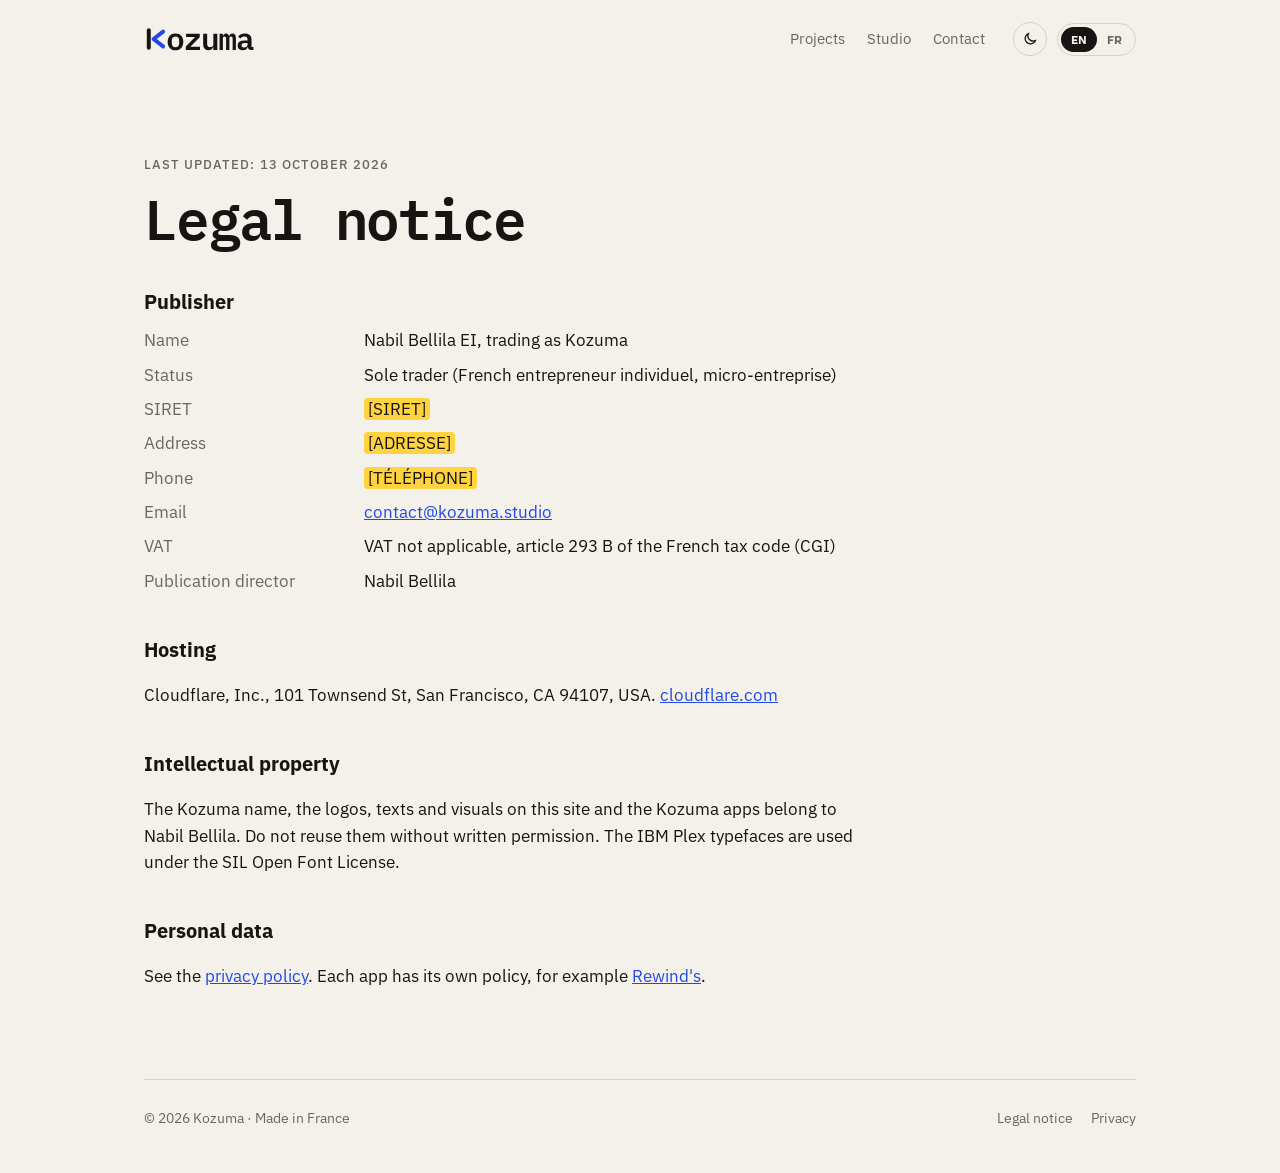
==== legal/index.html @ b7e670bd "Add the Kozuma logo, a theme toggle and legal pages" ====
<!doctype html>
<html lang="en">
<head>
<meta charset="utf-8">
<meta name="viewport" content="width=device-width, initial-scale=1">
<title>Legal notice · Kozuma</title>
<meta name="description" content="Kozuma is an independent development studio from France: apps, websites, tools and video games, made with heart.">
<meta name="theme-color" content="#f4f1ea" media="(prefers-color-scheme: light)">
<meta name="theme-color" content="#141311" media="(prefers-color-scheme: dark)">
<script>
  // Apply the saved theme before the page paints, so there is no flash.
  try { const t = localStorage.getItem('theme'); if (t === 'light' || t === 'dark') document.documentElement.dataset.theme = t; } catch {}
</script>
<link rel="icon" href="../favicon.svg" type="image/svg+xml">
<link rel="icon" href="../favicon.png" type="image/png">
<link rel="apple-touch-icon" href="../img/kozuma-icon-192.png">
<meta property="og:type" content="website">
<meta property="og:title" content="Kozuma">
<meta property="og:description" content="Independent development studio from France: apps, websites, tools and video games, made with heart.">
<meta property="og:image" content="https://kozuma.studio/img/og.png">
<meta property="og:image:width" content="1200">
<meta property="og:image:height" content="630">
<meta name="twitter:card" content="summary_large_image">
<link rel="preload" href="../fonts/ibm-plex-mono-600-latin.woff2" as="font" type="font/woff2" crossorigin>
<link rel="stylesheet" href="../fonts/fonts.css">
<style>
  :root {
    --display: "IBM Plex Mono", ui-monospace, monospace; --display-weight: 600; --display-track: -.04em; --body: "IBM Plex Sans", system-ui, sans-serif;
    --bg: #f4f1ea; --ink: #161513; --muted: #6b675e; --line: rgba(22,21,19,.14); --card: #ebe6db; --accent: #2348e8;
  }
  /* Theme: follows the device unless the visitor picked one (data-theme on <html>). */
  @media (prefers-color-scheme: dark) {
    :root:not([data-theme="light"]) { --bg: #141311; --ink: #f1ede4; --muted: #9c978b; --line: rgba(241,237,228,.14); --card: #1f1d1a; --accent: #7d95ff; }
  }
  :root[data-theme="dark"] { --bg: #141311; --ink: #f1ede4; --muted: #9c978b; --line: rgba(241,237,228,.14); --card: #1f1d1a; --accent: #7d95ff; }
  * { box-sizing: border-box; }
  html { -webkit-text-size-adjust: 100%; }
  body { margin: 0; background: var(--bg); color: var(--ink); font: 17px/1.55 var(--body); }
  a { color: inherit; }
  ::selection { background: var(--accent); color: var(--bg); }
  .wrap { max-width: 1040px; margin: 0 auto; padding: 0 24px; }
  .display { font-family: var(--display); font-weight: var(--display-weight); letter-spacing: var(--display-track); line-height: 1.02; }
  .label { font-size: 13px; font-weight: 500; letter-spacing: .08em; text-transform: uppercase; color: var(--muted); }

  /* Language: both texts live in the page, the html lang attribute picks one. */
  html[lang="en"] [lang="fr"], html[lang="fr"] [lang="en"] { display: none !important; }

  header { display: flex; align-items: center; gap: 28px; padding: 22px 0; }
  .brand { display: flex; align-items: center; gap: 10px; font-size: 22px; text-decoration: none; }
  .brand svg { height: 28px; width: auto; flex: none; display: block; }
  nav { display: flex; gap: 22px; margin-left: auto; font-size: 15px; }
  nav a { text-decoration: none; color: var(--muted); }
  nav a:hover { color: var(--ink); }
  .theme { display: grid; place-items: center; width: 34px; height: 34px; border: 1px solid var(--line); border-radius: 999px; background: none; color: var(--ink); cursor: pointer; padding: 0; }
  .theme svg { width: 16px; height: 16px; fill: none; stroke: currentColor; stroke-width: 2; stroke-linecap: round; }
  .theme .sun { display: none; }
  @media (prefers-color-scheme: dark) { :root:not([data-theme="light"]) .theme .sun { display: block; } :root:not([data-theme="light"]) .theme .moon { display: none; } }
  :root[data-theme="dark"] .theme .sun { display: block; } :root[data-theme="dark"] .theme .moon { display: none; }
  .theme + .switch { margin-left: -18px; }
  .switch { display: flex; border: 1px solid var(--line); border-radius: 999px; padding: 3px; }
  .switch button { border: 0; background: none; color: var(--muted); font: 700 12px var(--body); padding: 5px 10px; border-radius: 999px; cursor: pointer; }
  .switch button[aria-pressed="true"] { background: var(--ink); color: var(--bg); }

  .hero { padding: 96px 0 88px; }
  h1 { font-size: clamp(44px, 7.6vw, 88px); margin: 18px 0 28px; max-width: 13em; }
  h1 .soft { color: var(--muted); }
  .lead { font-size: 20px; max-width: 30em; margin: 0; }

  section { padding: 56px 0; border-top: 1px solid var(--line); }
  .head { display: flex; align-items: baseline; justify-content: space-between; gap: 20px; margin-bottom: 28px; }
  h2 { font-size: clamp(30px, 4.4vw, 44px); margin: 0; }

  /* Projects: one row per project, numbered like an index. */
  .projects { list-style: none; margin: 0; padding: 0; }
  .row { display: grid; grid-template-columns: 56px 76px 1fr auto; gap: 24px; align-items: center; padding: 22px 0; border-bottom: 1px solid var(--line); text-decoration: none; }
  .projects li:first-child .row { border-top: 1px solid var(--line); }
  .projects li:last-child .row { border-bottom: 0; }
  .num { font-size: 14px; color: var(--muted); font-variant-numeric: tabular-nums; }
  .row img, .row .blank { width: 76px; height: 76px; border-radius: 18px; }
  .row .blank { border: 1.5px dashed var(--line); }
  .row b { font-family: var(--display); font-weight: var(--display-weight); letter-spacing: var(--display-track); font-size: 28px; display: block; line-height: 1.1; }
  .row p { margin: 4px 0 0; color: var(--muted); }
  .row .meta { font-size: 14px; color: var(--muted); margin-top: 6px; }
  .status { font-size: 13px; font-weight: 700; padding: 6px 12px; border-radius: 999px; white-space: nowrap; border: 1px solid var(--line); }
  .status.live { background: var(--accent); border-color: var(--accent); color: var(--bg); }
  a.row:hover b { text-decoration: underline; text-decoration-thickness: 2px; text-underline-offset: 4px; }
  .row.next b { color: var(--muted); }

  .values { display: grid; grid-template-columns: repeat(3, 1fr); gap: 16px; }
  .value { background: var(--card); border-radius: 20px; padding: 24px; }
  .value h3 { font-size: 19px; margin: 0 0 8px; }
  .value .ico { width: 28px; height: 28px; margin-bottom: 18px; fill: none; stroke: var(--accent); stroke-width: 1.8; stroke-linecap: round; stroke-linejoin: round; }
  .value p { margin: 0; color: var(--muted); font-size: 16px; }
  .about { font-size: 20px; max-width: 34em; margin: 0 0 32px; }

  .mail { font-size: clamp(20px, 5.4vw, 60px); text-decoration: none; display: inline-block; border-bottom: 3px solid var(--accent); padding-bottom: 4px; overflow-wrap: anywhere; }
  .mail:hover { color: var(--accent); }
  .contact p { color: var(--muted); margin: 0 0 22px; }

  footer { padding: 28px 0 44px; color: var(--muted); font-size: 14px; display: flex; gap: 20px; flex-wrap: wrap; justify-content: space-between; border-top: 1px solid var(--line); }
  footer .legal { display: flex; gap: 18px; }
  footer a { text-decoration: none; } footer a:hover { color: var(--ink); }

  @media (max-width: 760px) {
    nav { display: none; }
    .theme { margin-left: auto; }
    .hero { padding: 48px 0 56px; }
    .values { grid-template-columns: 1fr; }
    .row { grid-template-columns: 56px 1fr auto; gap: 16px; }
    .row .num { display: none; }
    .row img, .row .blank { width: 56px; height: 56px; border-radius: 14px; }
    .row b { font-size: 22px; }
    .status { grid-column: 2 / -1; justify-self: start; }
  }

  .doc { max-width: 720px; padding: 64px 0 72px; }
  .doc h1 { font-size: clamp(36px, 6vw, 56px); margin: 14px 0 28px; }
  .doc h2 { font-size: 20px; margin: 40px 0 10px; }
  .doc .intro { font-size: 19px; }
  .doc a { color: var(--accent); }
  .doc ul { padding-left: 20px; } .doc li { margin-bottom: 10px; }
  dl { display: grid; grid-template-columns: 200px 1fr; gap: 8px 20px; margin: 0; }
  dt { color: var(--muted); } dd { margin: 0; }
  mark { background: #ffd23f; color: #161513; padding: 0 4px; border-radius: 4px; }
  @media (max-width: 560px) { dl { grid-template-columns: 1fr; gap: 2px; } dd { margin-bottom: 10px; } }
</style>
</head>
<body>
<div class="wrap">
  <header>
    <a class="brand" href="../" aria-label="Kozuma">
      <svg viewBox="-40 -800 3592 900" aria-hidden="true"><g fill="none" stroke-width="128" stroke-linecap="round" stroke-linejoin="round"><path d="M114.0 -632.0 L114.0 -66.0" stroke="var(--ink)"/><path d="M573.6 -586.9 L267.4 -349.0 L573.6 -111.1" stroke="var(--accent)"/></g><path fill="var(--ink)" d="M972 12Q913 12 866.5 -7.0Q820 -26 787.5 -61.0Q755 -96 737.5 -146.0Q720 -196 720 -258Q720 -320 737.5 -370.0Q755 -420 787.5 -455.0Q820 -490 866.5 -509.0Q913 -528 972 -528Q1030 -528 1077.0 -509.0Q1124 -490 1156.5 -455.0Q1189 -420 1206.5 -370.0Q1224 -320 1224 -258Q1224 -196 1206.5 -146.0Q1189 -96 1156.5 -61.0Q1124 -26 1077.0 -7.0Q1030 12 972 12ZM972 -86Q1027 -86 1059.0 -119.5Q1091 -153 1091 -218V-298Q1091 -363 1059.0 -396.5Q1027 -430 972 -430Q917 -430 885.0 -396.5Q853 -363 853 -298V-218Q853 -153 885.0 -119.5Q917 -86 972 -86Z M1304 0V-109L1604 -415H1314V-516H1750V-407L1450 -101H1760V0Z M2189 -91H2184Q2167 -49 2131.5 -18.5Q2096 12 2033 12Q1957 12 1909.5 -38.5Q1862 -89 1862 -183V-516H1990V-201Q1990 -89 2087 -89Q2106 -89 2124.5 -94.0Q2143 -99 2157.5 -109.5Q2172 -120 2180.5 -135.0Q2189 -150 2189 -171V-516H2317V0H2189Z M2389 0V-516H2495V-445H2501Q2513 -479 2535.5 -503.5Q2558 -528 2599 -528Q2638 -528 2661.0 -505.5Q2684 -483 2691 -442H2696Q2709 -477 2734.5 -502.5Q2760 -528 2807 -528Q2864 -528 2889.0 -487.0Q2914 -446 2914 -366V0H2809V-351Q2809 -396 2796.5 -414.0Q2784 -432 2759 -432Q2736 -432 2720.5 -417.0Q2705 -402 2705 -371V0H2599V-351Q2599 -396 2587.0 -414.0Q2575 -432 2550 -432Q2526 -432 2510.5 -417.0Q2495 -402 2495 -371V0Z M3402 0Q3355 0 3329.5 -23.5Q3304 -47 3299 -89H3294Q3280 -41 3239.0 -14.5Q3198 12 3138 12Q3060 12 3014.0 -29.0Q2968 -70 2968 -143Q2968 -299 3197 -299H3288V-333Q3288 -382 3264.0 -407.0Q3240 -432 3186 -432Q3137 -432 3107.0 -413.0Q3077 -394 3056 -364L2983 -426Q3007 -469 3060.5 -498.5Q3114 -528 3199 -528Q3301 -528 3358.5 -480.5Q3416 -433 3416 -339V-96H3477V0ZM3181 -76Q3227 -76 3257.5 -97.5Q3288 -119 3288 -156V-225H3200Q3095 -225 3095 -159V-139Q3095 -108 3118.0 -92.0Q3141 -76 3181 -76Z"/></svg>
    </a>
    <nav>
      <a href="../#projects"><span lang="en">Projects</span><span lang="fr">Projets</span></a>
      <a href="../#studio">Studio</a>
      <a href="../#contact">Contact</a>
    </nav>
    <button type="button" class="theme" aria-label="Light or dark theme">
      <svg class="moon" viewBox="0 0 24 24" aria-hidden="true"><path d="M20 14.5A8 8 0 0 1 9.5 4a8 8 0 1 0 10.5 10.5Z"/></svg>
      <svg class="sun" viewBox="0 0 24 24" aria-hidden="true"><circle cx="12" cy="12" r="4"/><path d="M12 2v2M12 20v2M4.9 4.9l1.4 1.4M17.7 17.7l1.4 1.4M2 12h2M20 12h2M4.9 19.1l1.4-1.4M17.7 6.3l1.4-1.4"/></svg>
    </button>
    <div class="switch" role="group" aria-label="Language">
      <button type="button" data-lang="en">EN</button>
      <button type="button" data-lang="fr">FR</button>
    </div>
  </header>
  <main>
<div class="doc">
  <p class="label"><span lang="en">Last updated: 13 October 2026</span><span lang="fr">Mise à jour : 13 octobre 2026</span></p>
  <h1 class="display"><span lang="en">Legal notice</span><span lang="fr">Mentions légales</span></h1>

  <h2><span lang="en">Publisher</span><span lang="fr">Éditeur du site</span></h2>
  <dl>
    <dt><span lang="en">Name</span><span lang="fr">Nom</span></dt><dd>Nabil Bellila EI, <span lang="en">trading as</span><span lang="fr">nom commercial</span> Kozuma</dd>
    <dt><span lang="en">Status</span><span lang="fr">Statut</span></dt><dd><span lang="en">Sole trader (French entrepreneur individuel, micro-entreprise)</span><span lang="fr">Entrepreneur individuel (micro-entreprise)</span></dd>
    <dt>SIRET</dt><dd><mark>[SIRET]</mark></dd>
    <dt><span lang="en">Address</span><span lang="fr">Adresse</span></dt><dd><mark>[ADRESSE]</mark></dd>
    <dt><span lang="en">Phone</span><span lang="fr">Téléphone</span></dt><dd><mark>[TÉLÉPHONE]</mark></dd>
    <dt>Email</dt><dd><a href="mailto:contact@kozuma.studio">contact@kozuma.studio</a></dd>
    <dt><span lang="en">VAT</span><span lang="fr">TVA</span></dt><dd><span lang="en">VAT not applicable, article 293 B of the French tax code (CGI)</span><span lang="fr">TVA non applicable, article 293 B du CGI</span></dd>
    <dt><span lang="en">Publication director</span><span lang="fr">Directeur de la publication</span></dt><dd>Nabil Bellila</dd>
  </dl>

  <h2><span lang="en">Hosting</span><span lang="fr">Hébergement</span></h2>
  <p>Cloudflare, Inc., 101 Townsend St, San Francisco, CA 94107, <span lang="en">USA</span><span lang="fr">États-Unis</span>. <a href="https://www.cloudflare.com">cloudflare.com</a></p>

  <h2><span lang="en">Intellectual property</span><span lang="fr">Propriété intellectuelle</span></h2>
  <p><span lang="en">The Kozuma name, the logos, texts and visuals on this site and the Kozuma apps belong to Nabil Bellila. Do not reuse them without written permission. The IBM Plex typefaces are used under the SIL Open Font License.</span><span lang="fr">Le nom Kozuma, les logos, les textes et les visuels de ce site et des applications Kozuma appartiennent à Nabil Bellila. Toute réutilisation sans autorisation écrite est interdite. Les polices IBM Plex sont utilisées sous licence SIL Open Font License.</span></p>

  <h2><span lang="en">Personal data</span><span lang="fr">Données personnelles</span></h2>
  <p><span lang="en">See the <a href="../privacy/">privacy policy</a>. Each app has its own policy, for example <a href="https://rewind.kozuma.studio/privacy/">Rewind's</a>.</span><span lang="fr">Voir la <a href="../privacy/">politique de confidentialité</a>. Chaque application a la sienne, par exemple <a href="https://rewind.kozuma.studio/privacy/">celle de Rewind</a>.</span></p>
</div>
  </main>

  <footer>
    <span>© 2026 Kozuma · <span lang="en">Made in France</span><span lang="fr">Fait en France</span></span>
    <span class="legal"><a href="../legal/"><span lang="en">Legal notice</span><span lang="fr">Mentions légales</span></a><a href="../privacy/"><span lang="en">Privacy</span><span lang="fr">Confidentialité</span></a></span>
  </footer>
</div>

<script>
  // Theme: flips whatever is showing now and remembers the choice.
  const themeColor = { light: '#f4f1ea', dark: '#141311' };
  function showTheme() {
    const t = document.documentElement.dataset.theme || (matchMedia('(prefers-color-scheme: dark)').matches ? 'dark' : 'light');
    for (const m of document.querySelectorAll('meta[name="theme-color"]')) m.content = themeColor[t];
  }
  document.querySelector('.theme').addEventListener('click', () => {
    const dark = getComputedStyle(document.documentElement).getPropertyValue('--bg').trim() === '#141311';
    const next = dark ? 'light' : 'dark';
    document.documentElement.dataset.theme = next;
    try { localStorage.setItem('theme', next); } catch {}
    showTheme();
  });
  if (document.documentElement.dataset.theme) showTheme();

  // Language: the visitor's choice, else the browser's, else English.
  function setLang(lang) {
    document.documentElement.lang = lang;
    for (const b of document.querySelectorAll('.switch button')) b.setAttribute('aria-pressed', String(b.dataset.lang === lang));
  }
  let saved = null;
  try { saved = localStorage.getItem('lang'); } catch {}
  const browserLang = (navigator.language || '').toLowerCase().startsWith('fr') ? 'fr' : 'en';
  setLang(saved === 'fr' || saved === 'en' ? saved : browserLang);
  for (const b of document.querySelectorAll('.switch button')) {
    b.addEventListener('click', () => {
      setLang(b.dataset.lang);
      try { localStorage.setItem('lang', b.dataset.lang); } catch {}
    });
  }
</script>
</body>
</html>
---- fonts/fonts.css ----
/* IBM Plex, SIL Open Font License 1.1, self-hosted (latin + latin-ext). */
/* latin-ext */
@font-face {
  font-family: 'IBM Plex Mono';
  font-style: normal;
  font-weight: 600;
  font-display: swap;
  src: url(ibm-plex-mono-600-latin-ext.woff2) format('woff2');
  unicode-range: U+0100-02BA, U+02BD-02C5, U+02C7-02CC, U+02CE-02D7, U+02DD-02FF, U+0304, U+0308, U+0329, U+1D00-1DBF, U+1E00-1E9F, U+1EF2-1EFF, U+2020, U+20A0-20AB, U+20AD-20C4, U+2113, U+2C60-2C7F, U+A720-A7FF;
}
/* latin */
@font-face {
  font-family: 'IBM Plex Mono';
  font-style: normal;
  font-weight: 600;
  font-display: swap;
  src: url(ibm-plex-mono-600-latin.woff2) format('woff2');
  unicode-range: U+0000-00FF, U+0131, U+0152-0153, U+02BB-02BC, U+02C6, U+02DA, U+02DC, U+0304, U+0308, U+0329, U+2000-206F, U+20AC, U+2122, U+2191, U+2193, U+2212, U+2215, U+FEFF, U+FFFD;
}
/* latin-ext */
@font-face {
  font-family: 'IBM Plex Sans';
  font-style: normal;
  font-weight: 400;
  font-stretch: 100%;
  font-display: swap;
  src: url(ibm-plex-sans-400-latin-ext.woff2) format('woff2');
  unicode-range: U+0100-02BA, U+02BD-02C5, U+02C7-02CC, U+02CE-02D7, U+02DD-02FF, U+0304, U+0308, U+0329, U+1D00-1DBF, U+1E00-1E9F, U+1EF2-1EFF, U+2020, U+20A0-20AB, U+20AD-20C4, U+2113, U+2C60-2C7F, U+A720-A7FF;
}
/* latin */
@font-face {
  font-family: 'IBM Plex Sans';
  font-style: normal;
  font-weight: 400;
  font-stretch: 100%;
  font-display: swap;
  src: url(ibm-plex-sans-400-latin.woff2) format('woff2');
  unicode-range: U+0000-00FF, U+0131, U+0152-0153, U+02BB-02BC, U+02C6, U+02DA, U+02DC, U+0304, U+0308, U+0329, U+2000-206F, U+20AC, U+2122, U+2191, U+2193, U+2212, U+2215, U+FEFF, U+FFFD;
}
/* latin-ext */
@font-face {
  font-family: 'IBM Plex Sans';
  font-style: normal;
  font-weight: 500;
  font-stretch: 100%;
  font-display: swap;
  src: url(ibm-plex-sans-400-latin-ext.woff2) format('woff2');
  unicode-range: U+0100-02BA, U+02BD-02C5, U+02C7-02CC, U+02CE-02D7, U+02DD-02FF, U+0304, U+0308, U+0329, U+1D00-1DBF, U+1E00-1E9F, U+1EF2-1EFF, U+2020, U+20A0-20AB, U+20AD-20C4, U+2113, U+2C60-2C7F, U+A720-A7FF;
}
/* latin */
@font-face {
  font-family: 'IBM Plex Sans';
  font-style: normal;
  font-weight: 500;
  font-stretch: 100%;
  font-display: swap;
  src: url(ibm-plex-sans-400-latin.woff2) format('woff2');
  unicode-range: U+0000-00FF, U+0131, U+0152-0153, U+02BB-02BC, U+02C6, U+02DA, U+02DC, U+0304, U+0308, U+0329, U+2000-206F, U+20AC, U+2122, U+2191, U+2193, U+2212, U+2215, U+FEFF, U+FFFD;
}
/* latin-ext */
@font-face {
  font-family: 'IBM Plex Sans';
  font-style: normal;
  font-weight: 700;
  font-stretch: 100%;
  font-display: swap;
  src: url(ibm-plex-sans-400-latin-ext.woff2) format('woff2');
  unicode-range: U+0100-02BA, U+02BD-02C5, U+02C7-02CC, U+02CE-02D7, U+02DD-02FF, U+0304, U+0308, U+0329, U+1D00-1DBF, U+1E00-1E9F, U+1EF2-1EFF, U+2020, U+20A0-20AB, U+20AD-20C4, U+2113, U+2C60-2C7F, U+A720-A7FF;
}
/* latin */
@font-face {
  font-family: 'IBM Plex Sans';
  font-style: normal;
  font-weight: 700;
  font-stretch: 100%;
  font-display: swap;
  src: url(ibm-plex-sans-400-latin.woff2) format('woff2');
  unicode-range: U+0000-00FF, U+0131, U+0152-0153, U+02BB-02BC, U+02C6, U+02DA, U+02DC, U+0304, U+0308, U+0329, U+2000-206F, U+20AC, U+2122, U+2191, U+2193, U+2212, U+2215, U+FEFF, U+FFFD;
}
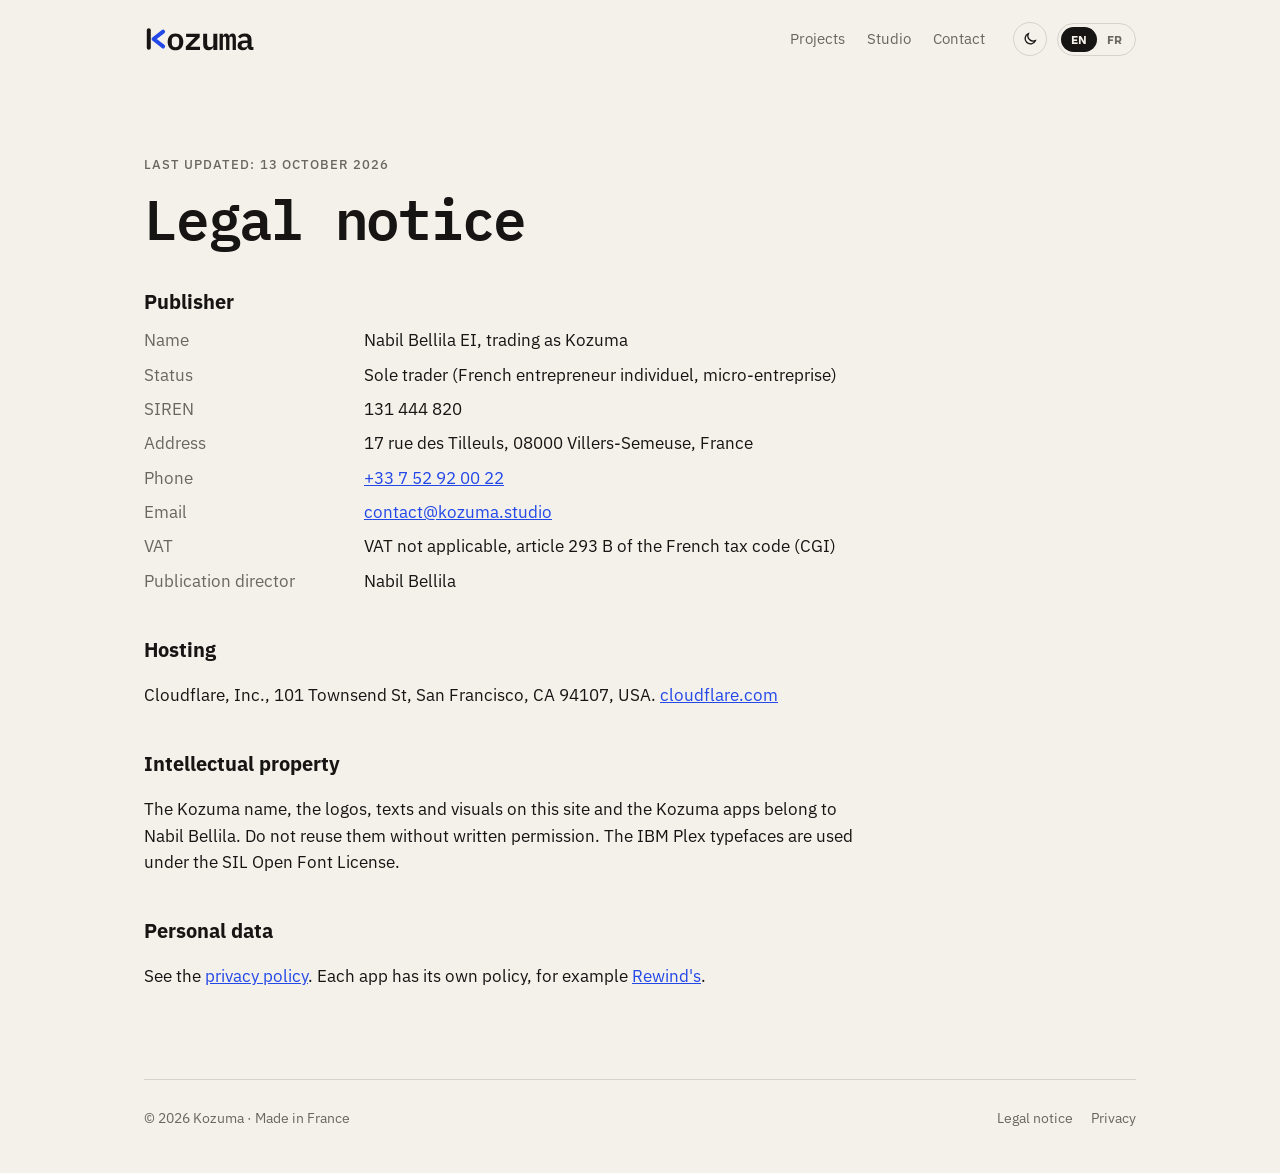
==== commit 3167af96: "Fill in the legal notice" ====
--- a/legal/index.html
+++ b/legal/index.html
@@ -85,6 +85,9 @@
   .status.live { background: var(--accent); border-color: var(--accent); color: var(--bg); }
   a.row:hover b { text-decoration: underline; text-decoration-thickness: 2px; text-underline-offset: 4px; }
   .row.next b { color: var(--muted); }
+  .lab { display: flex; flex-wrap: wrap; align-items: baseline; gap: 6px 16px; margin-top: 28px; padding: 16px 20px; border: 1px dashed var(--line); border-radius: 16px; text-decoration: none; color: var(--muted); font-size: 15px; }
+  .lab-go { margin-left: auto; color: var(--accent); font-weight: 500; white-space: nowrap; }
+  .lab:hover .lab-go { text-decoration: underline; text-underline-offset: 3px; }
 
   .values { display: grid; grid-template-columns: repeat(3, 1fr); gap: 16px; }
   .value { background: var(--card); border-radius: 20px; padding: 24px; }
@@ -154,9 +157,9 @@
   <dl>
     <dt><span lang="en">Name</span><span lang="fr">Nom</span></dt><dd>Nabil Bellila EI, <span lang="en">trading as</span><span lang="fr">nom commercial</span> Kozuma</dd>
     <dt><span lang="en">Status</span><span lang="fr">Statut</span></dt><dd><span lang="en">Sole trader (French entrepreneur individuel, micro-entreprise)</span><span lang="fr">Entrepreneur individuel (micro-entreprise)</span></dd>
-    <dt>SIRET</dt><dd><mark>[SIRET]</mark></dd>
-    <dt><span lang="en">Address</span><span lang="fr">Adresse</span></dt><dd><mark>[ADRESSE]</mark></dd>
-    <dt><span lang="en">Phone</span><span lang="fr">Téléphone</span></dt><dd><mark>[TÉLÉPHONE]</mark></dd>
+    <dt>SIREN</dt><dd>131 444 820</dd>
+    <dt><span lang="en">Address</span><span lang="fr">Adresse</span></dt><dd>17 rue des Tilleuls, 08000 Villers-Semeuse, France</dd>
+    <dt><span lang="en">Phone</span><span lang="fr">Téléphone</span></dt><dd><a href="tel:+33752920022">+33 7 52 92 00 22</a></dd>
     <dt>Email</dt><dd><a href="mailto:contact@kozuma.studio">contact@kozuma.studio</a></dd>
     <dt><span lang="en">VAT</span><span lang="fr">TVA</span></dt><dd><span lang="en">VAT not applicable, article 293 B of the French tax code (CGI)</span><span lang="fr">TVA non applicable, article 293 B du CGI</span></dd>
     <dt><span lang="en">Publication director</span><span lang="fr">Directeur de la publication</span></dt><dd>Nabil Bellila</dd>
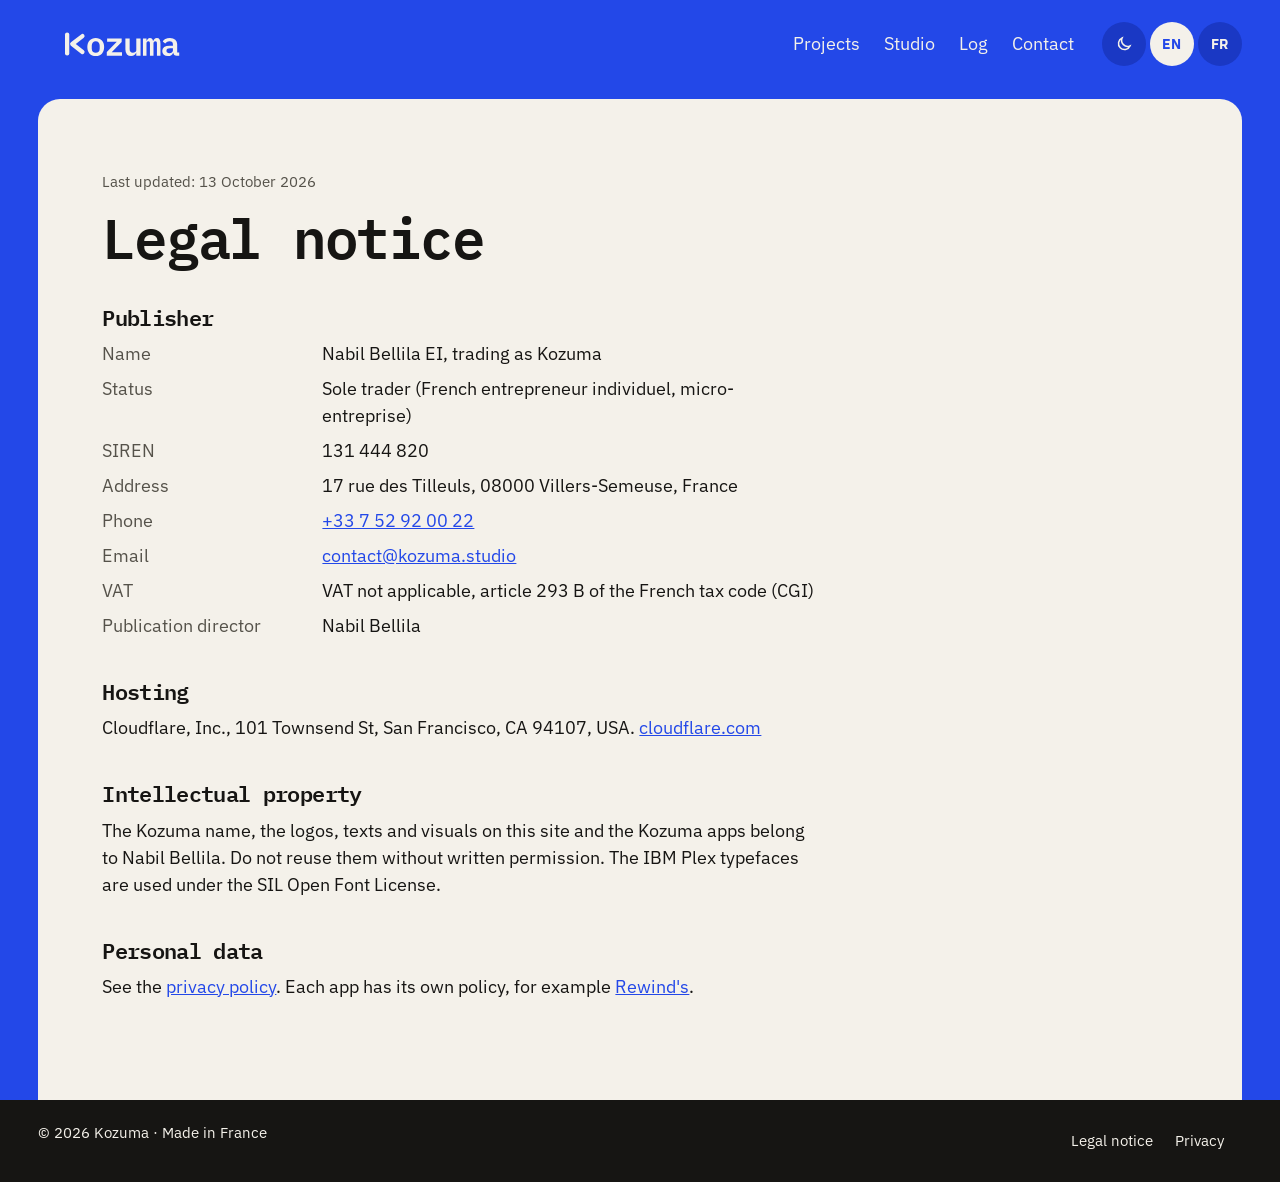
==== commit 790d9146: "Redesign the homepage" ====
--- a/legal/index.html
+++ b/legal/index.html
@@ -5,10 +5,11 @@
 <meta name="viewport" content="width=device-width, initial-scale=1">
 <title>Legal notice · Kozuma</title>
 <meta name="description" content="Kozuma is an independent development studio from France: apps, websites, tools and video games, made with heart.">
-<meta name="theme-color" content="#f4f1ea" media="(prefers-color-scheme: light)">
+<meta name="theme-color" content="#2348e8" media="(prefers-color-scheme: light)">
 <meta name="theme-color" content="#141311" media="(prefers-color-scheme: dark)">
 <script>
   // Apply the saved theme before the page paints, so there is no flash.
+  document.documentElement.classList.add('js');
   try { const t = localStorage.getItem('theme'); if (t === 'light' || t === 'dark') document.documentElement.dataset.theme = t; } catch {}
 </script>
 <link rel="icon" href="../favicon.svg" type="image/svg+xml">
@@ -17,6 +18,7 @@
 <meta property="og:type" content="website">
 <meta property="og:title" content="Kozuma">
 <meta property="og:description" content="Independent development studio from France: apps, websites, tools and video games, made with heart.">
+<meta property="og:url" content="https://kozuma.studio/">
 <meta property="og:image" content="https://kozuma.studio/img/og.png">
 <meta property="og:image:width" content="1200">
 <meta property="og:image:height" content="630">
@@ -25,130 +27,199 @@
 <link rel="stylesheet" href="../fonts/fonts.css">
 <style>
   :root {
-    --display: "IBM Plex Mono", ui-monospace, monospace; --display-weight: 600; --display-track: -.04em; --body: "IBM Plex Sans", system-ui, sans-serif;
-    --bg: #f4f1ea; --ink: #161513; --muted: #6b675e; --line: rgba(22,21,19,.14); --card: #ebe6db; --accent: #2348e8;
-  }
-  /* Theme: follows the device unless the visitor picked one (data-theme on <html>). */
+    --display: "IBM Plex Mono", ui-monospace, monospace;
+    --body: "IBM Plex Sans", system-ui, sans-serif;
+    --ground: #2348e8; --on: #f4f1ea; --soft: #d6ddff; --chip: #1a38c4; --sheet: #f4f1ea; --on-sheet: #161513; --soft-sheet: #55524a; --close: #161513; --on-close: #f4f1ea; --hot: #7d95ff;
+    --logo-bar: var(--on); --logo-chevron: var(--on); --logo-ink: var(--on);
+    --spine: clamp(18px, 5vw, 76px); --col: clamp(46px, 11vw, 176px); --edge: clamp(18px, 3vw, 44px);
+    --ease-out: cubic-bezier(.23, 1, .32, 1);
+    color-scheme: dark;
+  }
+  /* Dark keeps the same page, on Nuit: the cobalt moves from the ground to the chevron. */
   @media (prefers-color-scheme: dark) {
-    :root:not([data-theme="light"]) { --bg: #141311; --ink: #f1ede4; --muted: #9c978b; --line: rgba(241,237,228,.14); --card: #1f1d1a; --accent: #7d95ff; }
-  }
-  :root[data-theme="dark"] { --bg: #141311; --ink: #f1ede4; --muted: #9c978b; --line: rgba(241,237,228,.14); --card: #1f1d1a; --accent: #7d95ff; }
+    :root:not([data-theme="light"]) { --ground: #141311; --soft: #c4bfb3; --chip: #24221e; --sheet: #211f1b; --on-sheet: #f1ede4; --soft-sheet: #c4bfb3; --close: #2348e8; --logo-chevron: #7d95ff; }
+  }
+  :root[data-theme="dark"] { --ground: #141311; --soft: #c4bfb3; --chip: #24221e; --sheet: #211f1b; --on-sheet: #f1ede4; --soft-sheet: #c4bfb3; --close: #2348e8; --logo-chevron: #7d95ff; }
+
   * { box-sizing: border-box; }
-  html { -webkit-text-size-adjust: 100%; }
-  body { margin: 0; background: var(--bg); color: var(--ink); font: 17px/1.55 var(--body); }
+  html { -webkit-text-size-adjust: 100%; scroll-behavior: smooth; }
+  body { margin: 0; background: var(--ground); color: var(--on); font: 400 18px/1.5 var(--body); overflow-x: clip; transition: background 320ms var(--ease-out); }
   a { color: inherit; }
-  ::selection { background: var(--accent); color: var(--bg); }
-  .wrap { max-width: 1040px; margin: 0 auto; padding: 0 24px; }
-  .display { font-family: var(--display); font-weight: var(--display-weight); letter-spacing: var(--display-track); line-height: 1.02; }
-  .label { font-size: 13px; font-weight: 500; letter-spacing: .08em; text-transform: uppercase; color: var(--muted); }
-
-  /* Language: both texts live in the page, the html lang attribute picks one. */
+  img, svg { display: block; }
+  h1, h2, h3, p { margin: 0; }
+  ::selection { background: var(--on); color: var(--ground); }
+  :focus-visible { outline: 3px solid currentColor; outline-offset: 3px; border-radius: 4px; }
+  ::-webkit-scrollbar { width: 10px; height: 10px; }
+  ::-webkit-scrollbar-thumb { background: var(--soft); border-radius: 99px; border: 2px solid var(--ground); }
+  ::-webkit-scrollbar-track { background: var(--ground); }
   html[lang="en"] [lang="fr"], html[lang="fr"] [lang="en"] { display: none !important; }
-
-  header { display: flex; align-items: center; gap: 28px; padding: 22px 0; }
-  .brand { display: flex; align-items: center; gap: 10px; font-size: 22px; text-decoration: none; }
-  .brand svg { height: 28px; width: auto; flex: none; display: block; }
-  nav { display: flex; gap: 22px; margin-left: auto; font-size: 15px; }
-  nav a { text-decoration: none; color: var(--muted); }
-  nav a:hover { color: var(--ink); }
-  .theme { display: grid; place-items: center; width: 34px; height: 34px; border: 1px solid var(--line); border-radius: 999px; background: none; color: var(--ink); cursor: pointer; padding: 0; }
-  .theme svg { width: 16px; height: 16px; fill: none; stroke: currentColor; stroke-width: 2; stroke-linecap: round; }
-  .theme .sun { display: none; }
-  @media (prefers-color-scheme: dark) { :root:not([data-theme="light"]) .theme .sun { display: block; } :root:not([data-theme="light"]) .theme .moon { display: none; } }
-  :root[data-theme="dark"] .theme .sun { display: block; } :root[data-theme="dark"] .theme .moon { display: none; }
-  .theme + .switch { margin-left: -18px; }
-  .switch { display: flex; border: 1px solid var(--line); border-radius: 999px; padding: 3px; }
-  .switch button { border: 0; background: none; color: var(--muted); font: 700 12px var(--body); padding: 5px 10px; border-radius: 999px; cursor: pointer; }
-  .switch button[aria-pressed="true"] { background: var(--ink); color: var(--bg); }
-
-  .hero { padding: 96px 0 88px; }
-  h1 { font-size: clamp(44px, 7.6vw, 88px); margin: 18px 0 28px; max-width: 13em; }
-  h1 .soft { color: var(--muted); }
-  .lead { font-size: 20px; max-width: 30em; margin: 0; }
-
-  section { padding: 56px 0; border-top: 1px solid var(--line); }
-  .head { display: flex; align-items: baseline; justify-content: space-between; gap: 20px; margin-bottom: 28px; }
-  h2 { font-size: clamp(30px, 4.4vw, 44px); margin: 0; }
-
-  /* Projects: one row per project, numbered like an index. */
-  .projects { list-style: none; margin: 0; padding: 0; }
-  .row { display: grid; grid-template-columns: 56px 76px 1fr auto; gap: 24px; align-items: center; padding: 22px 0; border-bottom: 1px solid var(--line); text-decoration: none; }
-  .projects li:first-child .row { border-top: 1px solid var(--line); }
-  .projects li:last-child .row { border-bottom: 0; }
-  .num { font-size: 14px; color: var(--muted); font-variant-numeric: tabular-nums; }
-  .row img, .row .blank { width: 76px; height: 76px; border-radius: 18px; }
-  .row .blank { border: 1.5px dashed var(--line); }
-  .row b { font-family: var(--display); font-weight: var(--display-weight); letter-spacing: var(--display-track); font-size: 28px; display: block; line-height: 1.1; }
-  .row p { margin: 4px 0 0; color: var(--muted); }
-  .row .meta { font-size: 14px; color: var(--muted); margin-top: 6px; }
-  .status { font-size: 13px; font-weight: 700; padding: 6px 12px; border-radius: 999px; white-space: nowrap; border: 1px solid var(--line); }
-  .status.live { background: var(--accent); border-color: var(--accent); color: var(--bg); }
-  a.row:hover b { text-decoration: underline; text-decoration-thickness: 2px; text-underline-offset: 4px; }
-  .row.next b { color: var(--muted); }
-  .lab { display: flex; flex-wrap: wrap; align-items: baseline; gap: 6px 16px; margin-top: 28px; padding: 16px 20px; border: 1px dashed var(--line); border-radius: 16px; text-decoration: none; color: var(--muted); font-size: 15px; }
-  .lab-go { margin-left: auto; color: var(--accent); font-weight: 500; white-space: nowrap; }
-  .lab:hover .lab-go { text-decoration: underline; text-underline-offset: 3px; }
-
-  .values { display: grid; grid-template-columns: repeat(3, 1fr); gap: 16px; }
-  .value { background: var(--card); border-radius: 20px; padding: 24px; }
-  .value h3 { font-size: 19px; margin: 0 0 8px; }
-  .value .ico { width: 28px; height: 28px; margin-bottom: 18px; fill: none; stroke: var(--accent); stroke-width: 1.8; stroke-linecap: round; stroke-linejoin: round; }
-  .value p { margin: 0; color: var(--muted); font-size: 16px; }
-  .about { font-size: 20px; max-width: 34em; margin: 0 0 32px; }
-
-  .mail { font-size: clamp(20px, 5.4vw, 60px); text-decoration: none; display: inline-block; border-bottom: 3px solid var(--accent); padding-bottom: 4px; overflow-wrap: anywhere; }
-  .mail:hover { color: var(--accent); }
-  .contact p { color: var(--muted); margin: 0 0 22px; }
-
-  footer { padding: 28px 0 44px; color: var(--muted); font-size: 14px; display: flex; gap: 20px; flex-wrap: wrap; justify-content: space-between; border-top: 1px solid var(--line); }
-  footer .legal { display: flex; gap: 18px; }
-  footer a { text-decoration: none; } footer a:hover { color: var(--ink); }
-
-  @media (max-width: 760px) {
-    nav { display: none; }
-    .theme { margin-left: auto; }
-    .hero { padding: 48px 0 56px; }
-    .values { grid-template-columns: 1fr; }
-    .row { grid-template-columns: 56px 1fr auto; gap: 16px; }
-    .row .num { display: none; }
-    .row img, .row .blank { width: 56px; height: 56px; border-radius: 14px; }
-    .row b { font-size: 22px; }
-    .status { grid-column: 2 / -1; justify-self: start; }
-  }
-
-  .doc { max-width: 720px; padding: 64px 0 72px; }
+  .display { font-family: var(--display); font-weight: 600; letter-spacing: -.04em; line-height: 1.02; text-wrap: balance; }
+
+  header { display: flex; align-items: center; gap: 28px; padding: 20px var(--edge) 20px var(--spine); }
+  .brand { display: block; text-decoration: none; }
+  .brand svg { height: 30px; width: auto; margin-left: -2px; }
+  nav { display: flex; gap: 24px; margin-left: auto; }
+  nav a { text-decoration: none; padding: 10px 0; }
+  nav a:hover { text-decoration: underline; text-underline-offset: 5px; text-decoration-thickness: 2px; }
+  .ctl { display: flex; gap: 4px; }
+  .ctl button { min-width: 44px; height: 44px; border: 0; border-radius: 99px; background: var(--chip); color: var(--on); font: 600 14px var(--body); cursor: pointer; display: grid; place-items: center; padding: 0 8px; transition: transform 160ms var(--ease-out); }
+  .ctl button:active { transform: scale(.94); }
+  .ctl button[aria-pressed="true"] { background: var(--on); color: var(--ground); }
+  .ctl svg { width: 18px; height: 18px; fill: none; stroke: currentColor; stroke-width: 2; stroke-linecap: round; }
+  .sun { display: none; }
+  :root[data-theme="dark"] .sun { display: block; } :root[data-theme="dark"] .moon { display: none; }
+  @media (prefers-color-scheme: dark) { :root:not([data-theme="light"]) .sun { display: block; } :root:not([data-theme="light"]) .moon { display: none; } }
+
+  .hero { padding: clamp(32px, 7vh, 96px) var(--edge) clamp(48px, 9vh, 104px) var(--spine); }
+  h1 { font-size: clamp(42px, 6.65vw, 96px); max-width: 15em; }
+  h1 .soft { display: block; color: var(--soft); }
+  .lead { margin-top: 32px; font-size: clamp(19px, 1.6vw, 23px); line-height: 1.4; max-width: 33em; }
+
+  /* The logo's bar runs down the whole log; the chevron is the reader's place in it. */
+  .log { position: relative; padding-left: var(--col); }
+  .bar { position: absolute; left: var(--spine); top: 0; bottom: 0; width: clamp(5px, .62vw, 9px); margin-left: 0; background: var(--on); border-radius: 99px; }
+  .chev { position: absolute; left: calc(var(--spine) + clamp(9px, 1.1vw, 16px)); top: 0; width: clamp(20px, 3.2vw, 46px); height: clamp(30px, 4.6vw, 66px); will-change: transform; color: var(--logo-chevron); z-index: 2; }
+  .chev path { fill: none; stroke: currentColor; stroke-width: 16; stroke-linecap: round; stroke-linejoin: round; }
+
+  .entry { padding: 0 var(--edge) clamp(72px, 12vh, 140px) 0; scroll-margin-top: 28px; }
+  .when { display: block; font-size: 16px; margin-bottom: 14px; color: var(--soft); font-variant-numeric: tabular-nums; }
+  h2.part { font-size: clamp(34px, 3.8vw, 56px); margin-bottom: clamp(40px, 7vh, 72px); }
+  .name { font-size: clamp(56px, 8.4vw, 96px); }
+  .entry p.say { margin-top: 18px; font-size: clamp(19px, 1.6vw, 23px); line-height: 1.38; max-width: 31em; }
+  .meta { margin-top: 12px; color: var(--soft); font-size: 16px; }
+  .do { display: flex; flex-wrap: wrap; align-items: center; gap: 14px; margin-top: 24px; }
+  .go { display: inline-flex; align-items: center; gap: 10px; min-height: 48px; padding: 0 22px; border-radius: 99px; background: var(--on); color: var(--ground); font-weight: 600; text-decoration: none; transition: transform 180ms var(--ease-out), background 180ms var(--ease-out); }
+  .go:active { transform: scale(.97); }
+  .go svg { width: 18px; height: 18px; fill: none; stroke: currentColor; stroke-width: 2.4; stroke-linecap: round; stroke-linejoin: round; transition: transform 260ms var(--ease-out); }
+  @media (hover: hover) { .go:hover svg { transform: translateX(4px); } }
+  .status { display: inline-block; font-size: 15px; font-weight: 600; padding: 8px 14px; border-radius: 99px; background: var(--chip); }
+
+  /* Rewind's real cards, dragged with the hand or the thumb. */
+  .row { display: flex; gap: 12px; margin: clamp(28px, 5vh, 48px) calc(var(--edge) * -1) 0 0; padding: 0 var(--edge) 12px 0; overflow-x: auto; scroll-snap-type: x proximity; cursor: grab; scrollbar-width: none; overscroll-behavior-x: contain; }
+  .row::-webkit-scrollbar { display: none; }
+  .row.drag { cursor: grabbing; scroll-snap-type: none; }
+  .row figure { margin: 0; flex: 0 0 clamp(210px, 21vw, 300px); scroll-snap-align: start; transition: transform 320ms var(--ease-out); }
+  .row.drag figure { transform: scale(.985); }
+  .row img { width: 100%; height: auto; aspect-ratio: 9 / 16; object-fit: cover; object-position: top; border-radius: 14px; background: #161513; pointer-events: none; user-select: none; }
+
+  /* TierLore wears its own colours inside the log. */
+  .tl { background: #0f0e17; color: #f3f0fa; border-radius: 18px; padding: clamp(20px, 3vw, 44px); margin-top: 0; display: grid; grid-template-columns: minmax(0, 1.25fr) minmax(0, 1fr); gap: clamp(24px, 4vw, 64px); align-items: end; }
+  .tl .when { color: #d5d0e6; }
+  .tl .name { font-size: clamp(50px, 6.6vw, 96px); }
+  .tl .say { color: #e5e1f2; }
+  .tl .go { background: #ff4d94; color: #0f0e17; }
+  .tl .status { background: #25233a; }
+  .bars { display: grid; gap: 8px; }
+  .bars div { display: flex; justify-content: space-between; align-items: center; padding: 13px 16px; border-radius: 8px; font-weight: 600; font-size: 16px; background: #25233a; font-variant-numeric: tabular-nums; }
+  .bars div:nth-child(1) { width: 100%; background: #ff4d94; color: #0f0e17; }
+  .bars div:nth-child(2) { width: 88%; background: #f3f0fa; color: #0f0e17; }
+  .bars div:nth-child(3) { width: 76%; }
+  .bars div:nth-child(4) { width: 64%; }
+  .bars small { font-size: 14px; font-weight: 400; display: block; margin-bottom: 4px; color: #d5d0e6; }
+
+  .next .name { font-size: clamp(38px, 5.4vw, 80px); }
+  .caret { display: inline-block; width: .55em; height: .92em; margin-left: .12em; background: currentColor; vertical-align: -.08em; animation: blink 1.1s steps(1) infinite; }
+  @keyframes blink { 50% { opacity: 0; } }
+  .lab { display: block; text-decoration: none; }
+  .lab .name { font-size: clamp(30px, 3.8vw, 56px); }
+  .lab:hover .name { text-decoration: underline; text-decoration-thickness: 3px; text-underline-offset: 7px; }
+
+  /* The house rules: a sheet of crème laid across the log, stopping at the bar. */
+  .sheet { background: var(--sheet); color: var(--on-sheet); border-radius: 22px 0 0 22px; padding: clamp(36px, 6vw, 88px) var(--edge) clamp(36px, 6vw, 88px) clamp(22px, 4vw, 64px); margin-bottom: clamp(72px, 12vh, 140px); transition: background 320ms var(--ease-out); }
+  .sheet h2 { font-size: clamp(50px, 7vw, 96px); }
+  .sheet .one { margin-top: 22px; max-width: 26em; font-size: clamp(22px, 2.3vw, 34px); line-height: 1.3; }
+  .rules { display: grid; grid-template-columns: 1.3fr 1fr 1fr; gap: clamp(26px, 3.4vw, 56px); margin-top: clamp(40px, 6vw, 80px); }
+  .rules h3 { font: 600 clamp(24px, 2.2vw, 32px)/1.08 var(--display); letter-spacing: -.04em; margin-bottom: 12px; color: #2348e8; }
+  :root[data-theme="dark"] .rules h3 { color: #7d95ff; }
+  @media (prefers-color-scheme: dark) { :root:not([data-theme="light"]) .rules h3 { color: #7d95ff; } }
+  .rules p { font-size: 17px; line-height: 1.45; }
+  .rules > div:first-child p { font-size: clamp(18px, 1.5vw, 21px); }
+
+  /* The written log, in its own column of dates. */
+  .dated { list-style: none; margin: 0; padding: 0; display: grid; gap: 0; max-width: 60em; }
+  .dated li { display: grid; grid-template-columns: 8.2em 1fr; gap: 20px; padding: 13px 0; font-size: clamp(18px, 1.5vw, 21px); line-height: 1.32; }
+  .dated time { color: var(--soft); font-variant-numeric: tabular-nums; }
+  .note { margin-top: 22px; color: var(--soft); font-size: 15px; max-width: 44em; }
+
+  .close { background: var(--close); color: var(--on-close); padding: clamp(56px, 11vh, 128px) var(--edge) 30px var(--spine); position: relative; transition: background 320ms var(--ease-out); }
+  .close h2 { font-size: clamp(34px, 3.8vw, 56px); }
+  .close p { margin-top: 12px; font-size: clamp(19px, 1.6vw, 23px); }
+  .mail { display: inline-block; font: 600 clamp(26px, 7.1vw, 104px)/1 var(--display); letter-spacing: -.05em; text-decoration: none; margin: clamp(32px, 7vh, 72px) 0 clamp(52px, 11vh, 120px); white-space: nowrap; position: relative; }
+  .mail::after { content: ""; position: absolute; left: 0; right: 0; bottom: -.14em; height: .07em; border-radius: 99px; background: var(--hot); transform-origin: left; transition: transform 460ms var(--ease-out); }
+  @media (hover: hover) { .mail:hover::after { transform: scaleX(.12); } }
+  .mail:active { transform: translateY(1px); }
+  footer { display: flex; flex-wrap: wrap; gap: 8px 24px; justify-content: space-between; font-size: 15px; }
+  footer a { text-decoration: none; padding: 8px 0; display: inline-block; margin-right: 18px; }
+  footer a:hover { text-decoration: underline; text-underline-offset: 3px; }
+
+  @media (prefers-reduced-motion: no-preference) {
+    .js .say-in { opacity: 0; transform: translateY(18px); transition: opacity 620ms var(--ease-out), transform 720ms var(--ease-out); transition-delay: var(--d, 0ms); }
+    .js .say-in.in { opacity: 1; transform: none; }
+    .js .row figure.say-in { transform: translateX(44px) scale(.97); }
+    .js .row figure.say-in.in { transform: none; }
+    .js .bars.say-in > div { clip-path: inset(0 100% 0 0 round 8px); transition: clip-path 900ms var(--ease-out); }
+    .js .bars.say-in.in > div { clip-path: inset(0 0 0 0 round 8px); }
+    .bars > div:nth-child(2) { transition-delay: 90ms !important; } .bars > div:nth-child(3) { transition-delay: 180ms !important; } .bars > div:nth-child(4) { transition-delay: 270ms !important; }
+  }
+  @media (prefers-reduced-motion: reduce) { html { scroll-behavior: auto; } .caret { animation: none; } }
+
+  @media (max-width: 860px) {
+    :root { --col: 44px; --spine: 14px; --edge: 16px; }
+    body { font-size: 17px; }
+    header { flex-wrap: wrap; padding: 14px var(--edge); gap: 8px 12px; }
+    .brand svg { height: 26px; }
+    nav { order: 3; width: 100%; margin: 0; gap: 18px; font-size: 16px; }
+    .ctl { margin-left: auto; }
+    .hero { padding: 28px var(--edge) 52px; }
+    .bar { width: 5px; }
+    .chev { left: 21px; width: 16px; height: 24px; }
+    .row { margin-right: calc(var(--edge) * -1); }
+    .row figure { flex-basis: 62vw; }
+    .tl { grid-template-columns: 1fr; margin-right: 0; border-radius: 14px; align-items: start; }
+    .sheet { border-radius: 16px 0 0 16px; padding-left: 20px; }
+    .rules { grid-template-columns: 1fr; gap: 28px; }
+    .dated li { grid-template-columns: 1fr; gap: 2px; padding: 11px 0; }
+    .mail { font-size: 7.6vw; }
+  }
+
+  /* Reading pages: long text sits on the sheet, never directly on cobalt. */
+  .docsheet { background: var(--sheet); color: var(--on-sheet); border-radius: 22px 22px 0 0; margin: 12px var(--edge) 0; padding: clamp(32px, 6vw, 72px) clamp(20px, 5vw, 72px) clamp(40px, 7vw, 88px); }
+  .doc { max-width: 720px; }
+  .doc .label { font-size: 15px; color: var(--soft-sheet); margin: 0; }
   .doc h1 { font-size: clamp(36px, 6vw, 56px); margin: 14px 0 28px; }
-  .doc h2 { font-size: 20px; margin: 40px 0 10px; }
+  .doc h2 { font: 600 22px/1.15 var(--display); letter-spacing: -.03em; margin: 40px 0 10px; }
   .doc .intro { font-size: 19px; }
-  .doc a { color: var(--accent); }
+  .doc p { margin: 0 0 12px; }
+  .doc a { color: #2348e8; }
+  :root[data-theme="dark"] .doc a { color: #7d95ff; }
+  @media (prefers-color-scheme: dark) { :root:not([data-theme="light"]) .doc a { color: #7d95ff; } }
   .doc ul { padding-left: 20px; } .doc li { margin-bottom: 10px; }
-  dl { display: grid; grid-template-columns: 200px 1fr; gap: 8px 20px; margin: 0; }
-  dt { color: var(--muted); } dd { margin: 0; }
+  .doc dl { display: grid; grid-template-columns: minmax(120px, 200px) 1fr; gap: 8px 20px; margin: 0; }
+  .doc dt { color: var(--soft-sheet); } .doc dd { margin: 0; overflow-wrap: anywhere; }
   mark { background: #ffd23f; color: #161513; padding: 0 4px; border-radius: 4px; }
-  @media (max-width: 560px) { dl { grid-template-columns: 1fr; gap: 2px; } dd { margin-bottom: 10px; } }
+  .site-foot { background: var(--close); color: var(--on-close); padding: 22px var(--edge) 22px; margin: 0; }
+  @media (max-width: 860px) { .doc dl { grid-template-columns: 1fr; gap: 2px; } .doc dd { margin-bottom: 10px; } .docsheet { border-radius: 16px 16px 0 0; margin: 8px 8px 0; } }
 </style>
 </head>
 <body>
-<div class="wrap">
-  <header>
-    <a class="brand" href="../" aria-label="Kozuma">
-      <svg viewBox="-40 -800 3592 900" aria-hidden="true"><g fill="none" stroke-width="128" stroke-linecap="round" stroke-linejoin="round"><path d="M114.0 -632.0 L114.0 -66.0" stroke="var(--ink)"/><path d="M573.6 -586.9 L267.4 -349.0 L573.6 -111.1" stroke="var(--accent)"/></g><path fill="var(--ink)" d="M972 12Q913 12 866.5 -7.0Q820 -26 787.5 -61.0Q755 -96 737.5 -146.0Q720 -196 720 -258Q720 -320 737.5 -370.0Q755 -420 787.5 -455.0Q820 -490 866.5 -509.0Q913 -528 972 -528Q1030 -528 1077.0 -509.0Q1124 -490 1156.5 -455.0Q1189 -420 1206.5 -370.0Q1224 -320 1224 -258Q1224 -196 1206.5 -146.0Q1189 -96 1156.5 -61.0Q1124 -26 1077.0 -7.0Q1030 12 972 12ZM972 -86Q1027 -86 1059.0 -119.5Q1091 -153 1091 -218V-298Q1091 -363 1059.0 -396.5Q1027 -430 972 -430Q917 -430 885.0 -396.5Q853 -363 853 -298V-218Q853 -153 885.0 -119.5Q917 -86 972 -86Z M1304 0V-109L1604 -415H1314V-516H1750V-407L1450 -101H1760V0Z M2189 -91H2184Q2167 -49 2131.5 -18.5Q2096 12 2033 12Q1957 12 1909.5 -38.5Q1862 -89 1862 -183V-516H1990V-201Q1990 -89 2087 -89Q2106 -89 2124.5 -94.0Q2143 -99 2157.5 -109.5Q2172 -120 2180.5 -135.0Q2189 -150 2189 -171V-516H2317V0H2189Z M2389 0V-516H2495V-445H2501Q2513 -479 2535.5 -503.5Q2558 -528 2599 -528Q2638 -528 2661.0 -505.5Q2684 -483 2691 -442H2696Q2709 -477 2734.5 -502.5Q2760 -528 2807 -528Q2864 -528 2889.0 -487.0Q2914 -446 2914 -366V0H2809V-351Q2809 -396 2796.5 -414.0Q2784 -432 2759 -432Q2736 -432 2720.5 -417.0Q2705 -402 2705 -371V0H2599V-351Q2599 -396 2587.0 -414.0Q2575 -432 2550 -432Q2526 -432 2510.5 -417.0Q2495 -402 2495 -371V0Z M3402 0Q3355 0 3329.5 -23.5Q3304 -47 3299 -89H3294Q3280 -41 3239.0 -14.5Q3198 12 3138 12Q3060 12 3014.0 -29.0Q2968 -70 2968 -143Q2968 -299 3197 -299H3288V-333Q3288 -382 3264.0 -407.0Q3240 -432 3186 -432Q3137 -432 3107.0 -413.0Q3077 -394 3056 -364L2983 -426Q3007 -469 3060.5 -498.5Q3114 -528 3199 -528Q3301 -528 3358.5 -480.5Q3416 -433 3416 -339V-96H3477V0ZM3181 -76Q3227 -76 3257.5 -97.5Q3288 -119 3288 -156V-225H3200Q3095 -225 3095 -159V-139Q3095 -108 3118.0 -92.0Q3141 -76 3181 -76Z"/></svg>
-    </a>
-    <nav>
-      <a href="../#projects"><span lang="en">Projects</span><span lang="fr">Projets</span></a>
-      <a href="../#studio">Studio</a>
-      <a href="../#contact">Contact</a>
-    </nav>
-    <button type="button" class="theme" aria-label="Light or dark theme">
+<header>
+  <a class="brand" href="../" aria-label="Kozuma"><svg viewBox="-40 -800 3592 900" aria-hidden="true"><g fill="none" stroke-width="128" stroke-linecap="round" stroke-linejoin="round"><path d="M114.0 -632.0 L114.0 -66.0" stroke="var(--logo-bar)"/><path d="M573.6 -586.9 L267.4 -349.0 L573.6 -111.1" stroke="var(--logo-chevron)"/></g><path fill="var(--logo-ink)" d="M972 12Q913 12 866.5 -7.0Q820 -26 787.5 -61.0Q755 -96 737.5 -146.0Q720 -196 720 -258Q720 -320 737.5 -370.0Q755 -420 787.5 -455.0Q820 -490 866.5 -509.0Q913 -528 972 -528Q1030 -528 1077.0 -509.0Q1124 -490 1156.5 -455.0Q1189 -420 1206.5 -370.0Q1224 -320 1224 -258Q1224 -196 1206.5 -146.0Q1189 -96 1156.5 -61.0Q1124 -26 1077.0 -7.0Q1030 12 972 12ZM972 -86Q1027 -86 1059.0 -119.5Q1091 -153 1091 -218V-298Q1091 -363 1059.0 -396.5Q1027 -430 972 -430Q917 -430 885.0 -396.5Q853 -363 853 -298V-218Q853 -153 885.0 -119.5Q917 -86 972 -86Z M1304 0V-109L1604 -415H1314V-516H1750V-407L1450 -101H1760V0Z M2189 -91H2184Q2167 -49 2131.5 -18.5Q2096 12 2033 12Q1957 12 1909.5 -38.5Q1862 -89 1862 -183V-516H1990V-201Q1990 -89 2087 -89Q2106 -89 2124.5 -94.0Q2143 -99 2157.5 -109.5Q2172 -120 2180.5 -135.0Q2189 -150 2189 -171V-516H2317V0H2189Z M2389 0V-516H2495V-445H2501Q2513 -479 2535.5 -503.5Q2558 -528 2599 -528Q2638 -528 2661.0 -505.5Q2684 -483 2691 -442H2696Q2709 -477 2734.5 -502.5Q2760 -528 2807 -528Q2864 -528 2889.0 -487.0Q2914 -446 2914 -366V0H2809V-351Q2809 -396 2796.5 -414.0Q2784 -432 2759 -432Q2736 -432 2720.5 -417.0Q2705 -402 2705 -371V0H2599V-351Q2599 -396 2587.0 -414.0Q2575 -432 2550 -432Q2526 -432 2510.5 -417.0Q2495 -402 2495 -371V0Z M3402 0Q3355 0 3329.5 -23.5Q3304 -47 3299 -89H3294Q3280 -41 3239.0 -14.5Q3198 12 3138 12Q3060 12 3014.0 -29.0Q2968 -70 2968 -143Q2968 -299 3197 -299H3288V-333Q3288 -382 3264.0 -407.0Q3240 -432 3186 -432Q3137 -432 3107.0 -413.0Q3077 -394 3056 -364L2983 -426Q3007 -469 3060.5 -498.5Q3114 -528 3199 -528Q3301 -528 3358.5 -480.5Q3416 -433 3416 -339V-96H3477V0ZM3181 -76Q3227 -76 3257.5 -97.5Q3288 -119 3288 -156V-225H3200Q3095 -225 3095 -159V-139Q3095 -108 3118.0 -92.0Q3141 -76 3181 -76Z"/></svg></a>
+  <nav aria-label="Navigation">
+    <a href="../#projets"><span lang="fr">Projets</span><span lang="en">Projects</span></a>
+    <a href="../#studio">Studio</a>
+    <a href="../#carnet"><span lang="fr">Carnet</span><span lang="en">Log</span></a>
+    <a href="../#contact">Contact</a>
+  </nav>
+  <div class="ctl">
+    <button type="button" class="theme" aria-label="Light or dark theme" data-label-en="Light or dark theme" data-label-fr="Thème clair ou sombre">
       <svg class="moon" viewBox="0 0 24 24" aria-hidden="true"><path d="M20 14.5A8 8 0 0 1 9.5 4a8 8 0 1 0 10.5 10.5Z"/></svg>
       <svg class="sun" viewBox="0 0 24 24" aria-hidden="true"><circle cx="12" cy="12" r="4"/><path d="M12 2v2M12 20v2M4.9 4.9l1.4 1.4M17.7 17.7l1.4 1.4M2 12h2M20 12h2M4.9 19.1l1.4-1.4M17.7 6.3l1.4-1.4"/></svg>
     </button>
-    <div class="switch" role="group" aria-label="Language">
-      <button type="button" data-lang="en">EN</button>
-      <button type="button" data-lang="fr">FR</button>
-    </div>
-  </header>
-  <main>
+    <button type="button" data-lang="en">EN</button>
+    <button type="button" data-lang="fr">FR</button>
+  </div>
+</header>
+<main class="docsheet">
 <div class="doc">
   <p class="label"><span lang="en">Last updated: 13 October 2026</span><span lang="fr">Mise à jour : 13 octobre 2026</span></p>
   <h1 class="display"><span lang="en">Legal notice</span><span lang="fr">Mentions légales</span></h1>
@@ -174,24 +245,25 @@
   <h2><span lang="en">Personal data</span><span lang="fr">Données personnelles</span></h2>
   <p><span lang="en">See the <a href="../privacy/">privacy policy</a>. Each app has its own policy, for example <a href="https://rewind.kozuma.studio/privacy/">Rewind's</a>.</span><span lang="fr">Voir la <a href="../privacy/">politique de confidentialité</a>. Chaque application a la sienne, par exemple <a href="https://rewind.kozuma.studio/privacy/">celle de Rewind</a>.</span></p>
 </div>
-  </main>
-
-  <footer>
-    <span>© 2026 Kozuma · <span lang="en">Made in France</span><span lang="fr">Fait en France</span></span>
-    <span class="legal"><a href="../legal/"><span lang="en">Legal notice</span><span lang="fr">Mentions légales</span></a><a href="../privacy/"><span lang="en">Privacy</span><span lang="fr">Confidentialité</span></a></span>
-  </footer>
-</div>
-
+</main>
+<div class="site-foot"><footer>
+      <span>© 2026 Kozuma · <span lang="fr">Fait en France</span><span lang="en">Made in France</span></span>
+      <span>
+        <a href="../legal/"><span lang="fr">Mentions légales</span><span lang="en">Legal notice</span></a>
+        <a href="../privacy/"><span lang="fr">Confidentialité</span><span lang="en">Privacy</span></a>
+      </span>
+    </footer></div>
 <script>
   // Theme: flips whatever is showing now and remembers the choice.
-  const themeColor = { light: '#f4f1ea', dark: '#141311' };
+  const themeColor = { light: '#2348e8', dark: '#141311' };
+  function currentTheme() {
+    return document.documentElement.dataset.theme || (matchMedia('(prefers-color-scheme: dark)').matches ? 'dark' : 'light');
+  }
   function showTheme() {
-    const t = document.documentElement.dataset.theme || (matchMedia('(prefers-color-scheme: dark)').matches ? 'dark' : 'light');
-    for (const m of document.querySelectorAll('meta[name="theme-color"]')) m.content = themeColor[t];
+    for (const m of document.querySelectorAll('meta[name="theme-color"]')) m.content = themeColor[currentTheme()];
   }
   document.querySelector('.theme').addEventListener('click', () => {
-    const dark = getComputedStyle(document.documentElement).getPropertyValue('--bg').trim() === '#141311';
-    const next = dark ? 'light' : 'dark';
+    const next = currentTheme() === 'dark' ? 'light' : 'dark';
     document.documentElement.dataset.theme = next;
     try { localStorage.setItem('theme', next); } catch {}
     showTheme();
@@ -201,13 +273,15 @@
   // Language: the visitor's choice, else the browser's, else English.
   function setLang(lang) {
     document.documentElement.lang = lang;
-    for (const b of document.querySelectorAll('.switch button')) b.setAttribute('aria-pressed', String(b.dataset.lang === lang));
+    for (const b of document.querySelectorAll('[data-lang]')) b.setAttribute('aria-pressed', String(b.dataset.lang === lang));
+    for (const el of document.querySelectorAll('[data-label-en]')) el.setAttribute('aria-label', el.dataset['label' + lang[0].toUpperCase() + lang[1]]);
+    document.dispatchEvent(new CustomEvent('kozuma:lang', { detail: lang }));
   }
   let saved = null;
   try { saved = localStorage.getItem('lang'); } catch {}
   const browserLang = (navigator.language || '').toLowerCase().startsWith('fr') ? 'fr' : 'en';
   setLang(saved === 'fr' || saved === 'en' ? saved : browserLang);
-  for (const b of document.querySelectorAll('.switch button')) {
+  for (const b of document.querySelectorAll('[data-lang]')) {
     b.addEventListener('click', () => {
       setLang(b.dataset.lang);
       try { localStorage.setItem('lang', b.dataset.lang); } catch {}
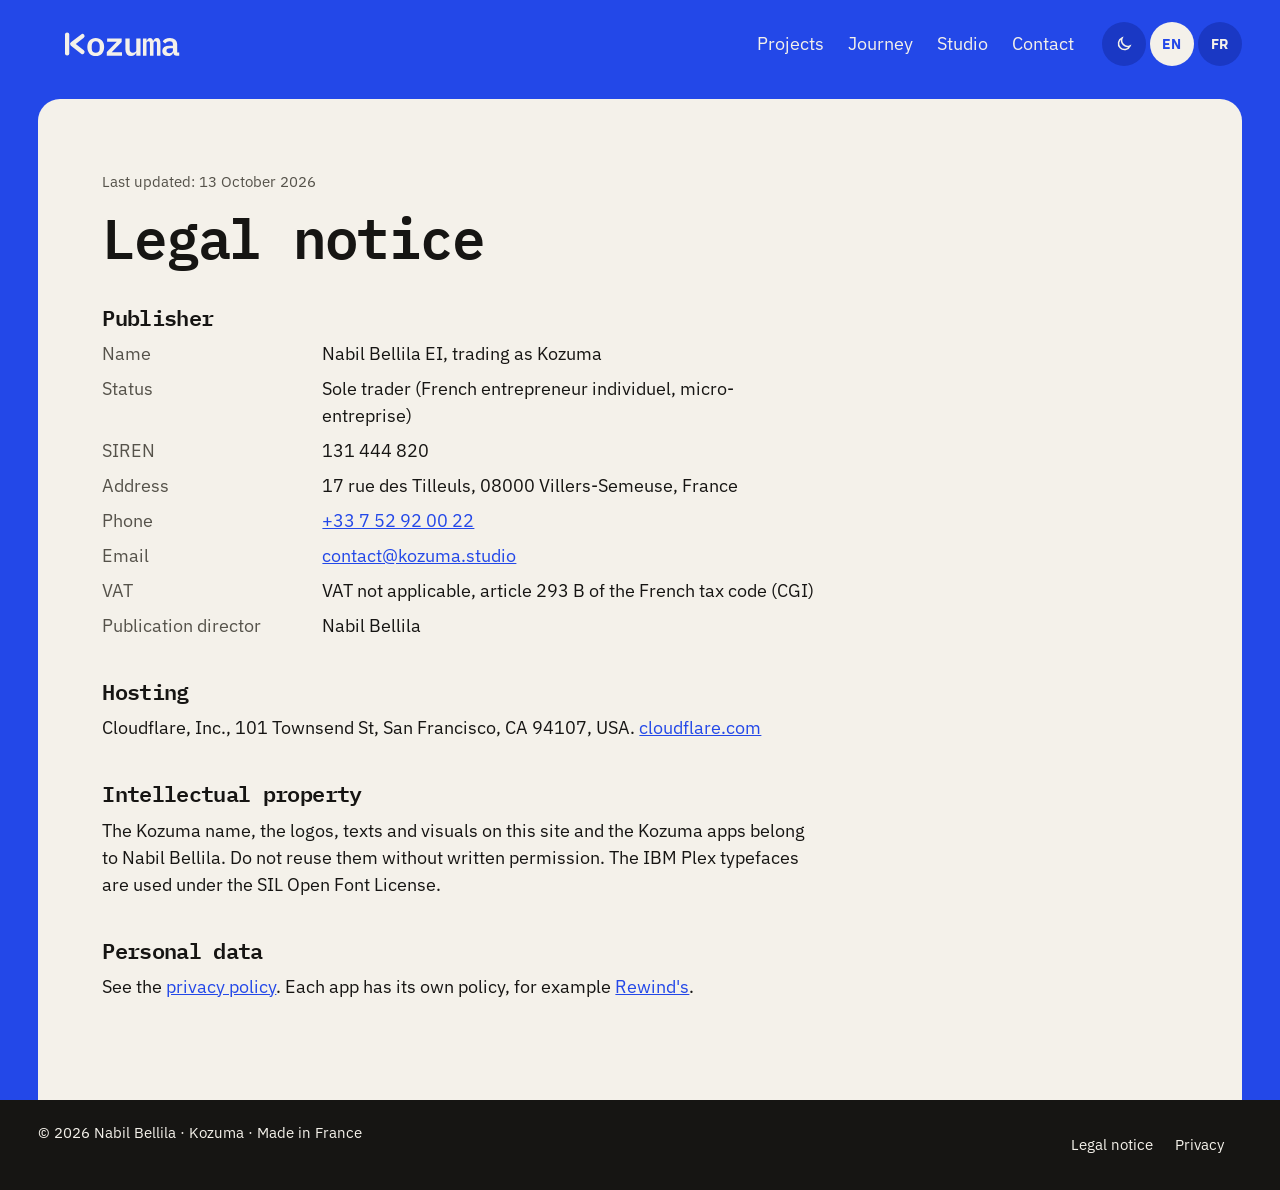
==== commit e8781908: "Rework the hero, add a 404 page and security headers" ====
--- a/legal/index.html
+++ b/legal/index.html
@@ -4,6 +4,7 @@
 <meta charset="utf-8">
 <meta name="viewport" content="width=device-width, initial-scale=1">
 <title>Legal notice · Kozuma</title>
+<link rel="canonical" href="https://kozuma.studio/legal/">
 <meta name="description" content="Kozuma is an independent development studio from France: apps, websites, tools and video games, made with heart.">
 <meta name="theme-color" content="#2348e8" media="(prefers-color-scheme: light)">
 <meta name="theme-color" content="#141311" media="(prefers-color-scheme: dark)">
@@ -29,7 +30,7 @@
   :root {
     --display: "IBM Plex Mono", ui-monospace, monospace;
     --body: "IBM Plex Sans", system-ui, sans-serif;
-    --ground: #2348e8; --on: #f4f1ea; --soft: #d6ddff; --chip: #1a38c4; --sheet: #f4f1ea; --on-sheet: #161513; --soft-sheet: #55524a; --close: #161513; --on-close: #f4f1ea; --hot: #7d95ff;
+    --ground: #2348e8; --on: #f4f1ea; --soft: #d6ddff; --chip: #1a38c4; --sheet: #f4f1ea; --on-sheet: #161513; --soft-sheet: #55524a; --close: #161513; --on-close: #f4f1ea; --hot: #7d95ff; --sheet-hot: #2348e8;
     --logo-bar: var(--on); --logo-chevron: var(--on); --logo-ink: var(--on);
     --spine: clamp(18px, 5vw, 76px); --col: clamp(46px, 11vw, 176px); --edge: clamp(18px, 3vw, 44px);
     --ease-out: cubic-bezier(.23, 1, .32, 1);
@@ -37,9 +38,9 @@
   }
   /* Dark keeps the same page, on Nuit: the cobalt moves from the ground to the chevron. */
   @media (prefers-color-scheme: dark) {
-    :root:not([data-theme="light"]) { --ground: #141311; --soft: #c4bfb3; --chip: #24221e; --sheet: #211f1b; --on-sheet: #f1ede4; --soft-sheet: #c4bfb3; --close: #2348e8; --logo-chevron: #7d95ff; }
-  }
-  :root[data-theme="dark"] { --ground: #141311; --soft: #c4bfb3; --chip: #24221e; --sheet: #211f1b; --on-sheet: #f1ede4; --soft-sheet: #c4bfb3; --close: #2348e8; --logo-chevron: #7d95ff; }
+    :root:not([data-theme="light"]) { --sheet-hot: #7d95ff; --ground: #141311; --soft: #c4bfb3; --chip: #24221e; --sheet: #211f1b; --on-sheet: #f1ede4; --soft-sheet: #c4bfb3; --close: #2348e8; --logo-chevron: #7d95ff; }
+  }
+  :root[data-theme="dark"] { --sheet-hot: #7d95ff; --ground: #141311; --soft: #c4bfb3; --chip: #24221e; --sheet: #211f1b; --on-sheet: #f1ede4; --soft-sheet: #c4bfb3; --close: #2348e8; --logo-chevron: #7d95ff; }
 
   * { box-sizing: border-box; }
   html { -webkit-text-size-adjust: 100%; scroll-behavior: smooth; }
@@ -53,10 +54,13 @@
   ::-webkit-scrollbar-thumb { background: var(--soft); border-radius: 99px; border: 2px solid var(--ground); }
   ::-webkit-scrollbar-track { background: var(--ground); }
   html[lang="en"] [lang="fr"], html[lang="fr"] [lang="en"] { display: none !important; }
+  .skip { position: absolute; left: 12px; top: -80px; z-index: 5; padding: 12px 18px; border-radius: 99px; background: var(--on); color: var(--ground); font-weight: 600; }
+  .skip:focus { top: 12px; }
+  html:not(.js) .ctl { display: none; }
   .display { font-family: var(--display); font-weight: 600; letter-spacing: -.04em; line-height: 1.02; text-wrap: balance; }
 
   header { display: flex; align-items: center; gap: 28px; padding: 20px var(--edge) 20px var(--spine); }
-  .brand { display: block; text-decoration: none; }
+  .brand { display: block; text-decoration: none; padding: 9px 0; margin: -9px 0; }
   .brand svg { height: 30px; width: auto; margin-left: -2px; }
   nav { display: flex; gap: 24px; margin-left: auto; }
   nav a { text-decoration: none; padding: 10px 0; }
@@ -71,9 +75,22 @@
   @media (prefers-color-scheme: dark) { :root:not([data-theme="light"]) .sun { display: block; } :root:not([data-theme="light"]) .moon { display: none; } }
 
   .hero { padding: clamp(32px, 7vh, 96px) var(--edge) clamp(48px, 9vh, 104px) var(--spine); }
-  h1 { font-size: clamp(42px, 6.65vw, 96px); max-width: 15em; }
+  h1 { font-size: clamp(44px, 5.6vw, 84px); }
   h1 .soft { display: block; color: var(--soft); }
   .lead { margin-top: 32px; font-size: clamp(19px, 1.6vw, 23px); line-height: 1.4; max-width: 33em; }
+
+  /* First screen: who, and the facts that back it up. */
+  .hero-links { display: flex; flex-wrap: wrap; align-items: center; gap: 8px 22px; margin-top: 28px; }
+  .quiet-link { display: inline-flex; align-items: center; min-height: 44px; font-weight: 600; text-decoration: underline; text-decoration-thickness: 2px; text-underline-offset: 4px; }
+  .facts-box { margin-top: 36px; background: var(--sheet); color: var(--on-sheet); border-radius: 18px; padding: clamp(18px, 2vw, 28px); transition: background 320ms var(--ease-out); }
+  .facts { list-style: none; margin: 0; padding: 0; display: grid; gap: 16px; }
+  .facts li { display: grid; grid-template-columns: 3.1em minmax(0, 1fr); gap: 12px; align-items: baseline; font-size: 17px; line-height: 1.32; }
+  .facts b { font: 600 20px var(--display); letter-spacing: -.03em; color: var(--sheet-hot); font-variant-numeric: tabular-nums; }
+  .facts-box .quiet-link { margin-top: 8px; font-size: 16px; color: var(--sheet-hot); }
+  @media (min-width: 1000px) {
+    .hero.duo { display: grid; grid-template-columns: minmax(0, 1fr) clamp(320px, 29vw, 420px); gap: clamp(32px, 4vw, 64px); align-items: center; }
+    .facts-box { margin-top: 0; }
+  }
 
   /* The logo's bar runs down the whole log; the chevron is the reader's place in it. */
   .log { position: relative; padding-left: var(--col); }
@@ -83,8 +100,8 @@
 
   .entry { padding: 0 var(--edge) clamp(72px, 12vh, 140px) 0; scroll-margin-top: 28px; }
   .when { display: block; font-size: 16px; margin-bottom: 14px; color: var(--soft); font-variant-numeric: tabular-nums; }
-  h2.part { font-size: clamp(34px, 3.8vw, 56px); margin-bottom: clamp(40px, 7vh, 72px); }
-  .name { font-size: clamp(56px, 8.4vw, 96px); }
+  h2.part { font-size: clamp(36px, 4.6vw, 64px); margin-bottom: clamp(40px, 7vh, 72px); }
+  .name { font-size: clamp(34px, 4vw, 56px); }
   .entry p.say { margin-top: 18px; font-size: clamp(19px, 1.6vw, 23px); line-height: 1.38; max-width: 31em; }
   .meta { margin-top: 12px; color: var(--soft); font-size: 16px; }
   .do { display: flex; flex-wrap: wrap; align-items: center; gap: 14px; margin-top: 24px; }
@@ -103,53 +120,66 @@
   .row img { width: 100%; height: auto; aspect-ratio: 9 / 16; object-fit: cover; object-position: top; border-radius: 14px; background: #161513; pointer-events: none; user-select: none; }
 
   /* TierLore wears its own colours inside the log. */
-  .tl { background: #0f0e17; color: #f3f0fa; border-radius: 18px; padding: clamp(20px, 3vw, 44px); margin-top: 0; display: grid; grid-template-columns: minmax(0, 1.25fr) minmax(0, 1fr); gap: clamp(24px, 4vw, 64px); align-items: end; }
+  .tl { background: #0f0e17; color: #f3f0fa; border-radius: 18px; padding: clamp(20px, 3vw, 44px); margin-top: 0; }
   .tl .when { color: #d5d0e6; }
-  .tl .name { font-size: clamp(50px, 6.6vw, 96px); }
+  
   .tl .say { color: #e5e1f2; }
   .tl .go { background: #ff4d94; color: #0f0e17; }
   .tl .status { background: #25233a; }
-  .bars { display: grid; gap: 8px; }
-  .bars div { display: flex; justify-content: space-between; align-items: center; padding: 13px 16px; border-radius: 8px; font-weight: 600; font-size: 16px; background: #25233a; font-variant-numeric: tabular-nums; }
-  .bars div:nth-child(1) { width: 100%; background: #ff4d94; color: #0f0e17; }
-  .bars div:nth-child(2) { width: 88%; background: #f3f0fa; color: #0f0e17; }
-  .bars div:nth-child(3) { width: 76%; }
-  .bars div:nth-child(4) { width: 64%; }
-  .bars small { font-size: 14px; font-weight: 400; display: block; margin-bottom: 4px; color: #d5d0e6; }
-
-  .next .name { font-size: clamp(38px, 5.4vw, 80px); }
-  .caret { display: inline-block; width: .55em; height: .92em; margin-left: .12em; background: currentColor; vertical-align: -.08em; animation: blink 1.1s steps(1) infinite; }
-  @keyframes blink { 50% { opacity: 0; } }
+
   .lab { display: block; text-decoration: none; }
-  .lab .name { font-size: clamp(30px, 3.8vw, 56px); }
+  .lab .name { font-size: clamp(28px, 3vw, 44px); }
+  .next-line { margin-top: 18px; color: var(--soft); font-size: 16px; }
   .lab:hover .name { text-decoration: underline; text-decoration-thickness: 3px; text-underline-offset: 7px; }
 
-  /* The house rules: a sheet of crème laid across the log, stopping at the bar. */
-  .sheet { background: var(--sheet); color: var(--on-sheet); border-radius: 22px 0 0 22px; padding: clamp(36px, 6vw, 88px) var(--edge) clamp(36px, 6vw, 88px) clamp(22px, 4vw, 64px); margin-bottom: clamp(72px, 12vh, 140px); transition: background 320ms var(--ease-out); }
-  .sheet h2 { font-size: clamp(50px, 7vw, 96px); }
+  /* The house rules: a sheet of crème set inside the log. */
+  .sheet { background: var(--sheet); color: var(--on-sheet); border-radius: 22px; padding: clamp(36px, 6vw, 88px) clamp(22px, 4vw, 64px); margin: 0 var(--edge) clamp(72px, 12vh, 140px) 0; transition: background 320ms var(--ease-out); }
+  .sheet h2 { font-size: clamp(36px, 4.6vw, 64px); }
   .sheet .one { margin-top: 22px; max-width: 26em; font-size: clamp(22px, 2.3vw, 34px); line-height: 1.3; }
-  .rules { display: grid; grid-template-columns: 1.3fr 1fr 1fr; gap: clamp(26px, 3.4vw, 56px); margin-top: clamp(40px, 6vw, 80px); }
-  .rules h3 { font: 600 clamp(24px, 2.2vw, 32px)/1.08 var(--display); letter-spacing: -.04em; margin-bottom: 12px; color: #2348e8; }
-  :root[data-theme="dark"] .rules h3 { color: #7d95ff; }
-  @media (prefers-color-scheme: dark) { :root:not([data-theme="light"]) .rules h3 { color: #7d95ff; } }
+  .rules { display: grid; grid-template-columns: repeat(3, minmax(0, 1fr)); gap: clamp(26px, 3.4vw, 56px); margin-top: clamp(40px, 6vw, 80px); }
+  .rules h3 { font: 600 clamp(24px, 2.2vw, 32px)/1.08 var(--display); letter-spacing: -.04em; margin-bottom: 12px; color: var(--sheet-hot); }
   .rules p { font-size: 17px; line-height: 1.45; }
-  .rules > div:first-child p { font-size: clamp(18px, 1.5vw, 21px); }
-
-  /* The written log, in its own column of dates. */
-  .dated { list-style: none; margin: 0; padding: 0; display: grid; gap: 0; max-width: 60em; }
-  .dated li { display: grid; grid-template-columns: 8.2em 1fr; gap: 20px; padding: 13px 0; font-size: clamp(18px, 1.5vw, 21px); line-height: 1.32; }
-  .dated time { color: var(--soft); font-variant-numeric: tabular-nums; }
+
+  /* The written log: big steps always show, their details unfold under them. */
+  .dated, .subs { list-style: none; margin: 0; padding: 0; }
+  .dated { display: grid; max-width: 64em; }
+  .dated > li { display: grid; grid-template-columns: 11.5em minmax(0, 1fr); gap: 20px; padding: clamp(18px, 2.2vw, 30px) 0; align-items: baseline; font-size: clamp(17px, 1.35vw, 19px); line-height: 1.32; }
+  .dated > li[hidden] { display: none; }
+  .log-open.log-more { margin-top: 12px; min-height: 48px; padding: 0 22px; background: var(--on); color: var(--ground); border-radius: 99px; }
+  .dated time { font-variant-numeric: tabular-nums; }
+  .dated > li > time, .log-status { font-weight: 600; }
+  .log-title { display: block; font: 600 clamp(25px, 3vw, 44px)/1.1 var(--display); letter-spacing: -.04em; text-wrap: balance; }
+  .log-actions { display: flex; flex-wrap: wrap; align-items: center; gap: 4px 20px; margin-top: 8px; }
+  .log-link, .log-open { min-height: 44px; display: inline-flex; align-items: center; font: 600 16px var(--body); color: var(--on); }
+  .log-link { text-decoration: underline; text-decoration-thickness: 2px; text-underline-offset: 4px; }
+  .log-open { gap: 6px; padding: 0; border: 0; background: none; cursor: pointer; transition: transform 160ms var(--ease-out); }
+  .log-open:active { transform: scale(.97); }
+  @media (hover: hover) and (pointer: fine) { .log-open:not(.log-more):hover { text-decoration: underline; text-underline-offset: 4px; } }
+  .log-open svg { width: 18px; height: 18px; fill: none; stroke: currentColor; stroke-width: 2.4; stroke-linecap: round; stroke-linejoin: round; transition: transform 220ms var(--ease-out); }
+  .log-open[aria-expanded="true"] svg { transform: rotate(180deg); }
+  .fold { display: grid; grid-template-rows: 0fr; transition: grid-template-rows 260ms var(--ease-out); }
+  .fold.on { grid-template-rows: 1fr; }
+  .subs { min-height: 0; overflow: hidden; visibility: hidden; transition: visibility 260ms; }
+  .fold.on .subs { visibility: visible; }
+  .subs li { display: grid; grid-template-columns: 11em minmax(0, 1fr); gap: 16px; padding: 7px 0; font-size: 17px; line-height: 1.38; }
+  .subs li:first-child { margin-top: 14px; }
+  .subs time { color: var(--soft); }
+  .sub-link { position: relative; font-weight: 600; white-space: nowrap; text-underline-offset: 3px; }
+  .sub-link::before { content: ""; position: absolute; inset: -6px -4px; }
+  @media (prefers-reduced-motion: reduce) { .fold, .subs { transition: none; } }
   .note { margin-top: 22px; color: var(--soft); font-size: 15px; max-width: 44em; }
 
   .close { background: var(--close); color: var(--on-close); padding: clamp(56px, 11vh, 128px) var(--edge) 30px var(--spine); position: relative; transition: background 320ms var(--ease-out); }
-  .close h2 { font-size: clamp(34px, 3.8vw, 56px); }
+  .close h2 { font-size: clamp(36px, 4.6vw, 64px); }
   .close p { margin-top: 12px; font-size: clamp(19px, 1.6vw, 23px); }
   .mail { display: inline-block; font: 600 clamp(26px, 7.1vw, 104px)/1 var(--display); letter-spacing: -.05em; text-decoration: none; margin: clamp(32px, 7vh, 72px) 0 clamp(52px, 11vh, 120px); white-space: nowrap; position: relative; }
   .mail::after { content: ""; position: absolute; left: 0; right: 0; bottom: -.14em; height: .07em; border-radius: 99px; background: var(--hot); transform-origin: left; transition: transform 460ms var(--ease-out); }
   @media (hover: hover) { .mail:hover::after { transform: scaleX(.12); } }
+  .mail::before { content: ""; position: absolute; inset: -10px 0; }
   .mail:active { transform: translateY(1px); }
+  .elsewhere { display: flex; flex-wrap: wrap; gap: 4px 22px; margin: clamp(-96px, -8vh, -36px) 0 clamp(36px, 6vh, 64px); }
   footer { display: flex; flex-wrap: wrap; gap: 8px 24px; justify-content: space-between; font-size: 15px; }
-  footer a { text-decoration: none; padding: 8px 0; display: inline-block; margin-right: 18px; }
+  footer a { text-decoration: none; padding: 12px 0; display: inline-block; margin-right: 18px; }
   footer a:hover { text-decoration: underline; text-underline-offset: 3px; }
 
   @media (prefers-reduced-motion: no-preference) {
@@ -157,11 +187,8 @@
     .js .say-in.in { opacity: 1; transform: none; }
     .js .row figure.say-in { transform: translateX(44px) scale(.97); }
     .js .row figure.say-in.in { transform: none; }
-    .js .bars.say-in > div { clip-path: inset(0 100% 0 0 round 8px); transition: clip-path 900ms var(--ease-out); }
-    .js .bars.say-in.in > div { clip-path: inset(0 0 0 0 round 8px); }
-    .bars > div:nth-child(2) { transition-delay: 90ms !important; } .bars > div:nth-child(3) { transition-delay: 180ms !important; } .bars > div:nth-child(4) { transition-delay: 270ms !important; }
-  }
-  @media (prefers-reduced-motion: reduce) { html { scroll-behavior: auto; } .caret { animation: none; } }
+  }
+  @media (prefers-reduced-motion: reduce) { html { scroll-behavior: auto; } }
 
   @media (max-width: 860px) {
     :root { --col: 44px; --spine: 14px; --edge: 16px; }
@@ -171,17 +198,21 @@
     nav { order: 3; width: 100%; margin: 0; gap: 18px; font-size: 16px; }
     .ctl { margin-left: auto; }
     .hero { padding: 28px var(--edge) 52px; }
+    h1 { font-size: min(11.4vw, 64px); }
     .bar { width: 5px; }
     .chev { left: 21px; width: 16px; height: 24px; }
     .row { margin-right: calc(var(--edge) * -1); }
     .row figure { flex-basis: 62vw; }
-    .tl { grid-template-columns: 1fr; margin-right: 0; border-radius: 14px; align-items: start; }
-    .sheet { border-radius: 16px 0 0 16px; padding-left: 20px; }
+    .tl { margin-right: 0; border-radius: 14px; }
+    .sheet { border-radius: 16px; padding-left: 20px; padding-right: 20px; }
     .rules { grid-template-columns: 1fr; gap: 28px; }
-    .dated li { grid-template-columns: 1fr; gap: 2px; padding: 11px 0; }
+    .dated > li, .subs li { grid-template-columns: minmax(0, 1fr); gap: 4px; }
     .mail { font-size: 7.6vw; }
   }
 
+  .with-icon { display: flex; align-items: center; gap: clamp(14px, 1.6vw, 24px); }
+  .with-icon img { width: clamp(52px, 5.4vw, 76px); height: auto; border-radius: 22%; flex: none; }
+  .row + .note { margin-top: 6px; }
   /* Reading pages: long text sits on the sheet, never directly on cobalt. */
   .docsheet { background: var(--sheet); color: var(--on-sheet); border-radius: 22px 22px 0 0; margin: 12px var(--edge) 0; padding: clamp(32px, 6vw, 72px) clamp(20px, 5vw, 72px) clamp(40px, 7vw, 88px); }
   .doc { max-width: 720px; }
@@ -202,12 +233,13 @@
 </style>
 </head>
 <body>
+<a class="skip" href="#main"><span lang="fr">Aller au contenu</span><span lang="en">Skip to content</span></a>
 <header>
   <a class="brand" href="../" aria-label="Kozuma"><svg viewBox="-40 -800 3592 900" aria-hidden="true"><g fill="none" stroke-width="128" stroke-linecap="round" stroke-linejoin="round"><path d="M114.0 -632.0 L114.0 -66.0" stroke="var(--logo-bar)"/><path d="M573.6 -586.9 L267.4 -349.0 L573.6 -111.1" stroke="var(--logo-chevron)"/></g><path fill="var(--logo-ink)" d="M972 12Q913 12 866.5 -7.0Q820 -26 787.5 -61.0Q755 -96 737.5 -146.0Q720 -196 720 -258Q720 -320 737.5 -370.0Q755 -420 787.5 -455.0Q820 -490 866.5 -509.0Q913 -528 972 -528Q1030 -528 1077.0 -509.0Q1124 -490 1156.5 -455.0Q1189 -420 1206.5 -370.0Q1224 -320 1224 -258Q1224 -196 1206.5 -146.0Q1189 -96 1156.5 -61.0Q1124 -26 1077.0 -7.0Q1030 12 972 12ZM972 -86Q1027 -86 1059.0 -119.5Q1091 -153 1091 -218V-298Q1091 -363 1059.0 -396.5Q1027 -430 972 -430Q917 -430 885.0 -396.5Q853 -363 853 -298V-218Q853 -153 885.0 -119.5Q917 -86 972 -86Z M1304 0V-109L1604 -415H1314V-516H1750V-407L1450 -101H1760V0Z M2189 -91H2184Q2167 -49 2131.5 -18.5Q2096 12 2033 12Q1957 12 1909.5 -38.5Q1862 -89 1862 -183V-516H1990V-201Q1990 -89 2087 -89Q2106 -89 2124.5 -94.0Q2143 -99 2157.5 -109.5Q2172 -120 2180.5 -135.0Q2189 -150 2189 -171V-516H2317V0H2189Z M2389 0V-516H2495V-445H2501Q2513 -479 2535.5 -503.5Q2558 -528 2599 -528Q2638 -528 2661.0 -505.5Q2684 -483 2691 -442H2696Q2709 -477 2734.5 -502.5Q2760 -528 2807 -528Q2864 -528 2889.0 -487.0Q2914 -446 2914 -366V0H2809V-351Q2809 -396 2796.5 -414.0Q2784 -432 2759 -432Q2736 -432 2720.5 -417.0Q2705 -402 2705 -371V0H2599V-351Q2599 -396 2587.0 -414.0Q2575 -432 2550 -432Q2526 -432 2510.5 -417.0Q2495 -402 2495 -371V0Z M3402 0Q3355 0 3329.5 -23.5Q3304 -47 3299 -89H3294Q3280 -41 3239.0 -14.5Q3198 12 3138 12Q3060 12 3014.0 -29.0Q2968 -70 2968 -143Q2968 -299 3197 -299H3288V-333Q3288 -382 3264.0 -407.0Q3240 -432 3186 -432Q3137 -432 3107.0 -413.0Q3077 -394 3056 -364L2983 -426Q3007 -469 3060.5 -498.5Q3114 -528 3199 -528Q3301 -528 3358.5 -480.5Q3416 -433 3416 -339V-96H3477V0ZM3181 -76Q3227 -76 3257.5 -97.5Q3288 -119 3288 -156V-225H3200Q3095 -225 3095 -159V-139Q3095 -108 3118.0 -92.0Q3141 -76 3181 -76Z"/></svg></a>
   <nav aria-label="Navigation">
     <a href="../#projets"><span lang="fr">Projets</span><span lang="en">Projects</span></a>
+    <a href="../#carnet"><span lang="fr">Parcours</span><span lang="en">Journey</span></a>
     <a href="../#studio">Studio</a>
-    <a href="../#carnet"><span lang="fr">Carnet</span><span lang="en">Log</span></a>
     <a href="../#contact">Contact</a>
   </nav>
   <div class="ctl">
@@ -219,7 +251,7 @@
     <button type="button" data-lang="fr">FR</button>
   </div>
 </header>
-<main class="docsheet">
+<main id="main" class="docsheet">
 <div class="doc">
   <p class="label"><span lang="en">Last updated: 13 October 2026</span><span lang="fr">Mise à jour : 13 octobre 2026</span></p>
   <h1 class="display"><span lang="en">Legal notice</span><span lang="fr">Mentions légales</span></h1>
@@ -247,7 +279,7 @@
 </div>
 </main>
 <div class="site-foot"><footer>
-      <span>© 2026 Kozuma · <span lang="fr">Fait en France</span><span lang="en">Made in France</span></span>
+      <span>© 2026 Nabil Bellila · Kozuma · <span lang="fr">Fait en France</span><span lang="en">Made in France</span></span>
       <span>
         <a href="../legal/"><span lang="fr">Mentions légales</span><span lang="en">Legal notice</span></a>
         <a href="../privacy/"><span lang="fr">Confidentialité</span><span lang="en">Privacy</span></a>
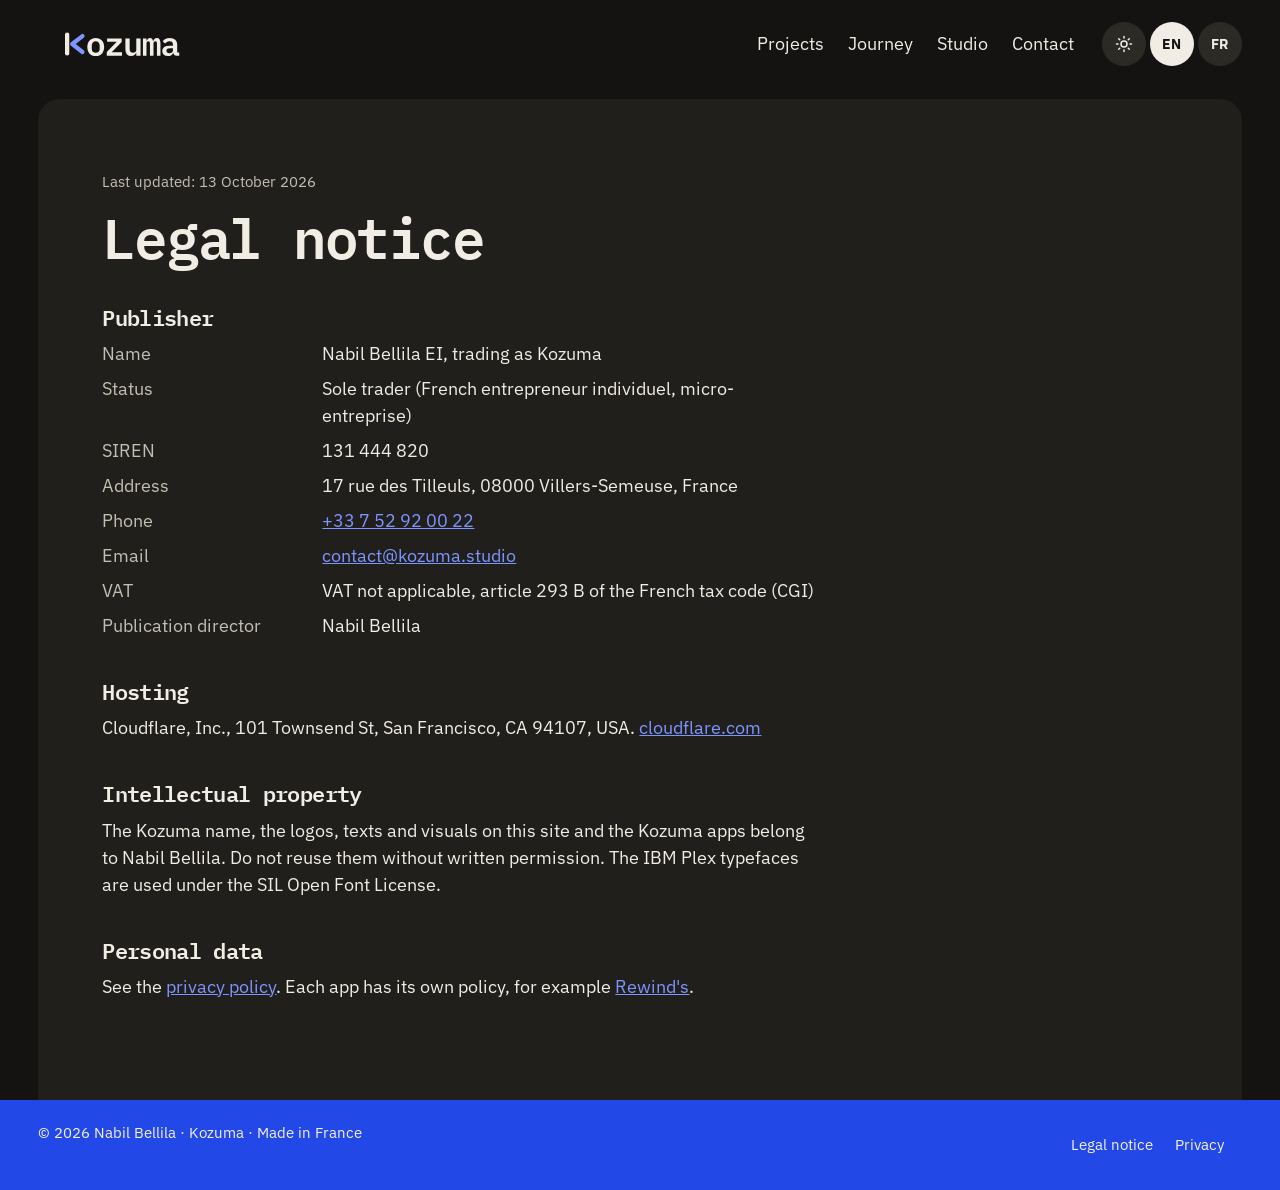
==== commit 97caeb60: "Clearer layout and dark theme by default" ====
--- a/legal/index.html
+++ b/legal/index.html
@@ -6,8 +6,7 @@
 <title>Legal notice · Kozuma</title>
 <link rel="canonical" href="https://kozuma.studio/legal/">
 <meta name="description" content="Kozuma is an independent development studio from France: apps, websites, tools and video games, made with heart.">
-<meta name="theme-color" content="#2348e8" media="(prefers-color-scheme: light)">
-<meta name="theme-color" content="#141311" media="(prefers-color-scheme: dark)">
+<meta name="theme-color" content="#141311">
 <script>
   // Apply the saved theme before the page paints, so there is no flash.
   document.documentElement.classList.add('js');
@@ -30,17 +29,21 @@
   :root {
     --display: "IBM Plex Mono", ui-monospace, monospace;
     --body: "IBM Plex Sans", system-ui, sans-serif;
-    --ground: #2348e8; --on: #f4f1ea; --soft: #d6ddff; --chip: #1a38c4; --sheet: #f4f1ea; --on-sheet: #161513; --soft-sheet: #55524a; --close: #161513; --on-close: #f4f1ea; --hot: #7d95ff; --sheet-hot: #2348e8;
-    --logo-bar: var(--on); --logo-chevron: var(--on); --logo-ink: var(--on);
+    /* Dark is the site's default look. Light is only ever chosen with the toggle. */
+    --ground: #141311; --on: #f1ede4; --soft: #b8b3a7; --line: rgba(241, 237, 228, .14); --chip: #2c2a25;
+    --panel: #1e1c19; --band: #1a1916; --sheet: #211f1b; --on-sheet: #f1ede4; --soft-sheet: #c4bfb3; --sheet-hot: #7d95ff;
+    --accent: #7d95ff; --on-accent: #141311; --close: #2348e8; --on-close: #f4f1ea; --hot: #f4f1ea;
+    --logo-bar: var(--on); --logo-chevron: var(--accent); --logo-ink: var(--on);
     --spine: clamp(18px, 5vw, 76px); --col: clamp(46px, 11vw, 176px); --edge: clamp(18px, 3vw, 44px);
     --ease-out: cubic-bezier(.23, 1, .32, 1);
     color-scheme: dark;
   }
-  /* Dark keeps the same page, on Nuit: the cobalt moves from the ground to the chevron. */
-  @media (prefers-color-scheme: dark) {
-    :root:not([data-theme="light"]) { --sheet-hot: #7d95ff; --ground: #141311; --soft: #c4bfb3; --chip: #24221e; --sheet: #211f1b; --on-sheet: #f1ede4; --soft-sheet: #c4bfb3; --close: #2348e8; --logo-chevron: #7d95ff; }
-  }
-  :root[data-theme="dark"] { --sheet-hot: #7d95ff; --ground: #141311; --soft: #c4bfb3; --chip: #24221e; --sheet: #211f1b; --on-sheet: #f1ede4; --soft-sheet: #c4bfb3; --close: #2348e8; --logo-chevron: #7d95ff; }
+  :root[data-theme="light"] {
+    --ground: #f4f1ea; --on: #161513; --soft: #55524a; --line: rgba(22, 21, 19, .14); --chip: #dcd5c4;
+    --panel: #ebe6db; --band: #ebe6db; --sheet: #ebe6db; --on-sheet: #161513; --soft-sheet: #55524a; --sheet-hot: #2348e8;
+    --accent: #2348e8; --on-accent: #f4f1ea;
+    color-scheme: light;
+  }
 
   * { box-sizing: border-box; }
   html { -webkit-text-size-adjust: 100%; scroll-behavior: smooth; }
@@ -70,9 +73,8 @@
   .ctl button:active { transform: scale(.94); }
   .ctl button[aria-pressed="true"] { background: var(--on); color: var(--ground); }
   .ctl svg { width: 18px; height: 18px; fill: none; stroke: currentColor; stroke-width: 2; stroke-linecap: round; }
-  .sun { display: none; }
-  :root[data-theme="dark"] .sun { display: block; } :root[data-theme="dark"] .moon { display: none; }
-  @media (prefers-color-scheme: dark) { :root:not([data-theme="light"]) .sun { display: block; } :root:not([data-theme="light"]) .moon { display: none; } }
+  .moon { display: none; }
+  :root[data-theme="light"] .sun { display: none; } :root[data-theme="light"] .moon { display: block; }
 
   .hero { padding: clamp(32px, 7vh, 96px) var(--edge) clamp(48px, 9vh, 104px) var(--spine); }
   h1 { font-size: clamp(44px, 5.6vw, 84px); }
@@ -82,7 +84,7 @@
   /* First screen: who, and the facts that back it up. */
   .hero-links { display: flex; flex-wrap: wrap; align-items: center; gap: 8px 22px; margin-top: 28px; }
   .quiet-link { display: inline-flex; align-items: center; min-height: 44px; font-weight: 600; text-decoration: underline; text-decoration-thickness: 2px; text-underline-offset: 4px; }
-  .facts-box { margin-top: 36px; background: var(--sheet); color: var(--on-sheet); border-radius: 18px; padding: clamp(18px, 2vw, 28px); transition: background 320ms var(--ease-out); }
+  .facts-box { margin-top: 36px; background: var(--panel); color: var(--on-sheet); border-radius: 18px; padding: clamp(18px, 2vw, 28px); transition: background 320ms var(--ease-out); }
   .facts { list-style: none; margin: 0; padding: 0; display: grid; gap: 16px; }
   .facts li { display: grid; grid-template-columns: 3.1em minmax(0, 1fr); gap: 12px; align-items: baseline; font-size: 17px; line-height: 1.32; }
   .facts b { font: 600 20px var(--display); letter-spacing: -.03em; color: var(--sheet-hot); font-variant-numeric: tabular-nums; }
@@ -94,61 +96,71 @@
 
   /* The logo's bar runs down the whole log; the chevron is the reader's place in it. */
   .log { position: relative; padding-left: var(--col); }
-  .bar { position: absolute; left: var(--spine); top: 0; bottom: 0; width: clamp(5px, .62vw, 9px); margin-left: 0; background: var(--on); border-radius: 99px; }
+  .bar { z-index: 1; position: absolute; left: var(--spine); top: 0; bottom: 0; width: clamp(5px, .62vw, 9px); margin-left: 0; background: var(--on); border-radius: 99px; }
   .chev { position: absolute; left: calc(var(--spine) + clamp(9px, 1.1vw, 16px)); top: 0; width: clamp(20px, 3.2vw, 46px); height: clamp(30px, 4.6vw, 66px); will-change: transform; color: var(--logo-chevron); z-index: 2; }
   .chev path { fill: none; stroke: currentColor; stroke-width: 16; stroke-linecap: round; stroke-linejoin: round; }
 
   .entry { padding: 0 var(--edge) clamp(72px, 12vh, 140px) 0; scroll-margin-top: 28px; }
   .when { display: block; font-size: 16px; margin-bottom: 14px; color: var(--soft); font-variant-numeric: tabular-nums; }
   h2.part { font-size: clamp(36px, 4.6vw, 64px); margin-bottom: clamp(40px, 7vh, 72px); }
-  .name { font-size: clamp(34px, 4vw, 56px); }
-  .entry p.say { margin-top: 18px; font-size: clamp(19px, 1.6vw, 23px); line-height: 1.38; max-width: 31em; }
+  .name { font-size: clamp(30px, 3.2vw, 44px); }
+  .entry p.say { margin-top: 14px; font-size: clamp(18px, 1.4vw, 20px); line-height: 1.42; max-width: 36em; }
   .meta { margin-top: 12px; color: var(--soft); font-size: 16px; }
   .do { display: flex; flex-wrap: wrap; align-items: center; gap: 14px; margin-top: 24px; }
-  .go { display: inline-flex; align-items: center; gap: 10px; min-height: 48px; padding: 0 22px; border-radius: 99px; background: var(--on); color: var(--ground); font-weight: 600; text-decoration: none; transition: transform 180ms var(--ease-out), background 180ms var(--ease-out); }
+  .go { display: inline-flex; align-items: center; gap: 10px; min-height: 48px; padding: 0 22px; border-radius: 99px; background: var(--accent); color: var(--on-accent); font-weight: 600; text-decoration: none; transition: transform 180ms var(--ease-out), background 180ms var(--ease-out); }
   .go:active { transform: scale(.97); }
   .go svg { width: 18px; height: 18px; fill: none; stroke: currentColor; stroke-width: 2.4; stroke-linecap: round; stroke-linejoin: round; transition: transform 260ms var(--ease-out); }
   @media (hover: hover) { .go:hover svg { transform: translateX(4px); } }
   .status { display: inline-block; font-size: 15px; font-weight: 600; padding: 8px 14px; border-radius: 99px; background: var(--chip); }
 
+  /* Every project sits in the same kind of panel. */
+  .project { --pad: clamp(20px, 3vw, 40px); background: var(--panel); border-radius: 18px; padding: var(--pad); overflow: hidden; }
+  .entry.in-group { padding-bottom: 14px; }
+
   /* Rewind's real cards, dragged with the hand or the thumb. */
-  .row { display: flex; gap: 12px; margin: clamp(28px, 5vh, 48px) calc(var(--edge) * -1) 0 0; padding: 0 var(--edge) 12px 0; overflow-x: auto; scroll-snap-type: x proximity; cursor: grab; scrollbar-width: none; overscroll-behavior-x: contain; }
+  .row { display: flex; gap: 12px; margin: clamp(24px, 4vh, 36px) calc(var(--pad) * -1) 0 0; padding: 0 var(--pad) 12px 0; overflow-x: auto; scroll-snap-type: x proximity; cursor: grab; scrollbar-width: none; overscroll-behavior-x: contain; }
   .row::-webkit-scrollbar { display: none; }
   .row.drag { cursor: grabbing; scroll-snap-type: none; }
-  .row figure { margin: 0; flex: 0 0 clamp(210px, 21vw, 300px); scroll-snap-align: start; transition: transform 320ms var(--ease-out); }
+  .row figure { margin: 0; flex: 0 0 clamp(200px, 18vw, 260px); scroll-snap-align: start; transition: transform 320ms var(--ease-out); }
   .row.drag figure { transform: scale(.985); }
   .row img { width: 100%; height: auto; aspect-ratio: 9 / 16; object-fit: cover; object-position: top; border-radius: 14px; background: #161513; pointer-events: none; user-select: none; }
 
   /* TierLore wears its own colours inside the log. */
-  .tl { background: #0f0e17; color: #f3f0fa; border-radius: 18px; padding: clamp(20px, 3vw, 44px); margin-top: 0; }
+  .tl { background: #0f0e17; color: #f3f0fa; box-shadow: inset 0 0 0 1px rgba(243, 240, 250, .1); }
   .tl .when { color: #d5d0e6; }
   
   .tl .say { color: #e5e1f2; }
   .tl .go { background: #ff4d94; color: #0f0e17; }
   .tl .status { background: #25233a; }
-
-  .lab { display: block; text-decoration: none; }
-  .lab .name { font-size: clamp(28px, 3vw, 44px); }
+  .tl .meta { color: #d5d0e6; }
+
+  
+  
   .next-line { margin-top: 18px; color: var(--soft); font-size: 16px; }
-  .lab:hover .name { text-decoration: underline; text-decoration-thickness: 3px; text-underline-offset: 7px; }
 
   /* The house rules: a sheet of crème set inside the log. */
-  .sheet { background: var(--sheet); color: var(--on-sheet); border-radius: 22px; padding: clamp(36px, 6vw, 88px) clamp(22px, 4vw, 64px); margin: 0 var(--edge) clamp(72px, 12vh, 140px) 0; transition: background 320ms var(--ease-out); }
+  .sheet { background: var(--sheet); color: var(--on-sheet); border-radius: 18px; padding: clamp(28px, 4.4vw, 64px) clamp(22px, 4vw, 64px); margin: 0 var(--edge) clamp(72px, 12vh, 140px) 0; transition: background 320ms var(--ease-out); }
   .sheet h2 { font-size: clamp(36px, 4.6vw, 64px); }
-  .sheet .one { margin-top: 22px; max-width: 26em; font-size: clamp(22px, 2.3vw, 34px); line-height: 1.3; }
+  .sheet .one { margin-top: 18px; max-width: 30em; font-size: clamp(20px, 1.9vw, 27px); line-height: 1.35; }
   .rules { display: grid; grid-template-columns: repeat(3, minmax(0, 1fr)); gap: clamp(26px, 3.4vw, 56px); margin-top: clamp(40px, 6vw, 80px); }
-  .rules h3 { font: 600 clamp(24px, 2.2vw, 32px)/1.08 var(--display); letter-spacing: -.04em; margin-bottom: 12px; color: var(--sheet-hot); }
+  .rules h3 { font: 600 clamp(21px, 1.7vw, 25px)/1.12 var(--display); letter-spacing: -.04em; margin-bottom: 12px; color: var(--sheet-hot); }
   .rules p { font-size: 17px; line-height: 1.45; }
+
+  /* The journey gets its own field, running under the bar to both edges. */
+  #carnet { background: var(--band); margin: 0 0 clamp(56px, 9vh, 104px) calc(var(--col) * -1); padding: clamp(56px, 9vh, 104px) var(--edge) clamp(56px, 9vh, 104px) var(--col); transition: background 320ms var(--ease-out); }
+  #carnet h2.part { margin-bottom: clamp(24px, 4vh, 40px); }
 
   /* The written log: big steps always show, their details unfold under them. */
   .dated, .subs { list-style: none; margin: 0; padding: 0; }
   .dated { display: grid; max-width: 64em; }
-  .dated > li { display: grid; grid-template-columns: 11.5em minmax(0, 1fr); gap: 20px; padding: clamp(18px, 2.2vw, 30px) 0; align-items: baseline; font-size: clamp(17px, 1.35vw, 19px); line-height: 1.32; }
+  .dated > li { display: grid; grid-template-columns: 11.5em minmax(0, 1fr); gap: 20px; padding: clamp(18px, 2vw, 26px) 0; border-top: 1px solid var(--line); align-items: baseline; font-size: clamp(17px, 1.35vw, 19px); line-height: 1.32; }
   .dated > li[hidden] { display: none; }
-  .log-open.log-more { margin-top: 12px; min-height: 48px; padding: 0 22px; background: var(--on); color: var(--ground); border-radius: 99px; }
+  .log-open.log-more { margin-top: 12px; min-height: 48px; padding: 0 22px; background: var(--accent); color: var(--on-accent); border-radius: 99px; }
   .dated time { font-variant-numeric: tabular-nums; }
-  .dated > li > time, .log-status { font-weight: 600; }
-  .log-title { display: block; font: 600 clamp(25px, 3vw, 44px)/1.1 var(--display); letter-spacing: -.04em; text-wrap: balance; }
+  .dated > li > time { color: var(--soft); }
+  .log-status { justify-self: start; padding: 5px 12px; border-radius: 99px; background: var(--accent); color: var(--on-accent); font-size: 15px; font-weight: 600; }
+  .log-title { display: block; font: 600 clamp(23px, 2.1vw, 30px)/1.15 var(--display); letter-spacing: -.035em; }
+  .log-text { display: block; margin-top: 6px; color: var(--soft); max-width: 38em; font-size: clamp(17px, 1.3vw, 19px); line-height: 1.42; }
   .log-actions { display: flex; flex-wrap: wrap; align-items: center; gap: 4px 20px; margin-top: 8px; }
   .log-link, .log-open { min-height: 44px; display: inline-flex; align-items: center; font: 600 16px var(--body); color: var(--on); }
   .log-link { text-decoration: underline; text-decoration-thickness: 2px; text-underline-offset: 4px; }
@@ -201,9 +213,7 @@
     h1 { font-size: min(11.4vw, 64px); }
     .bar { width: 5px; }
     .chev { left: 21px; width: 16px; height: 24px; }
-    .row { margin-right: calc(var(--edge) * -1); }
     .row figure { flex-basis: 62vw; }
-    .tl { margin-right: 0; border-radius: 14px; }
     .sheet { border-radius: 16px; padding-left: 20px; padding-right: 20px; }
     .rules { grid-template-columns: 1fr; gap: 28px; }
     .dated > li, .subs li { grid-template-columns: minmax(0, 1fr); gap: 4px; }
@@ -221,9 +231,7 @@
   .doc h2 { font: 600 22px/1.15 var(--display); letter-spacing: -.03em; margin: 40px 0 10px; }
   .doc .intro { font-size: 19px; }
   .doc p { margin: 0 0 12px; }
-  .doc a { color: #2348e8; }
-  :root[data-theme="dark"] .doc a { color: #7d95ff; }
-  @media (prefers-color-scheme: dark) { :root:not([data-theme="light"]) .doc a { color: #7d95ff; } }
+  .doc a { color: var(--sheet-hot); }
   .doc ul { padding-left: 20px; } .doc li { margin-bottom: 10px; }
   .doc dl { display: grid; grid-template-columns: minmax(120px, 200px) 1fr; gap: 8px 20px; margin: 0; }
   .doc dt { color: var(--soft-sheet); } .doc dd { margin: 0; overflow-wrap: anywhere; }
@@ -287,9 +295,9 @@
     </footer></div>
 <script>
   // Theme: flips whatever is showing now and remembers the choice.
-  const themeColor = { light: '#2348e8', dark: '#141311' };
+  const themeColor = { light: '#f4f1ea', dark: '#141311' };
   function currentTheme() {
-    return document.documentElement.dataset.theme || (matchMedia('(prefers-color-scheme: dark)').matches ? 'dark' : 'light');
+    return document.documentElement.dataset.theme === 'light' ? 'light' : 'dark';
   }
   function showTheme() {
     for (const m of document.querySelectorAll('meta[name="theme-color"]')) m.content = themeColor[currentTheme()];
